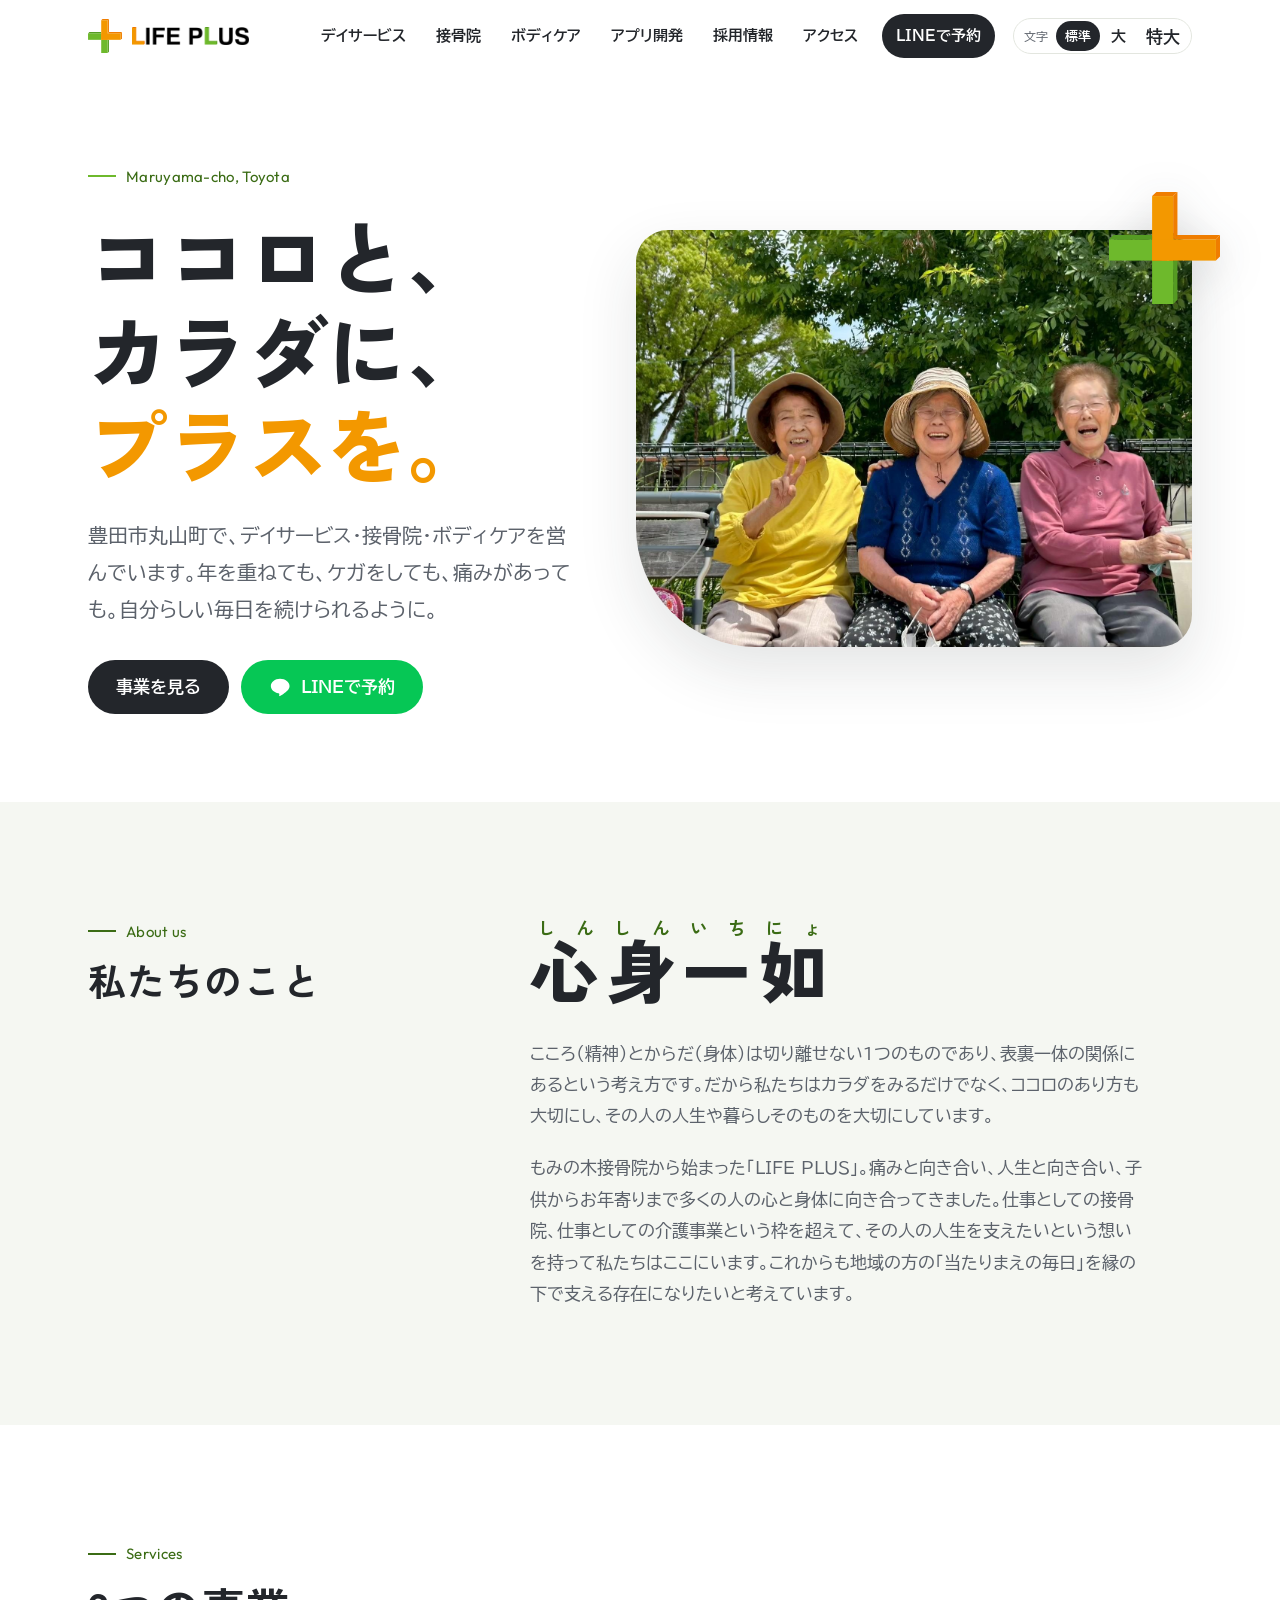
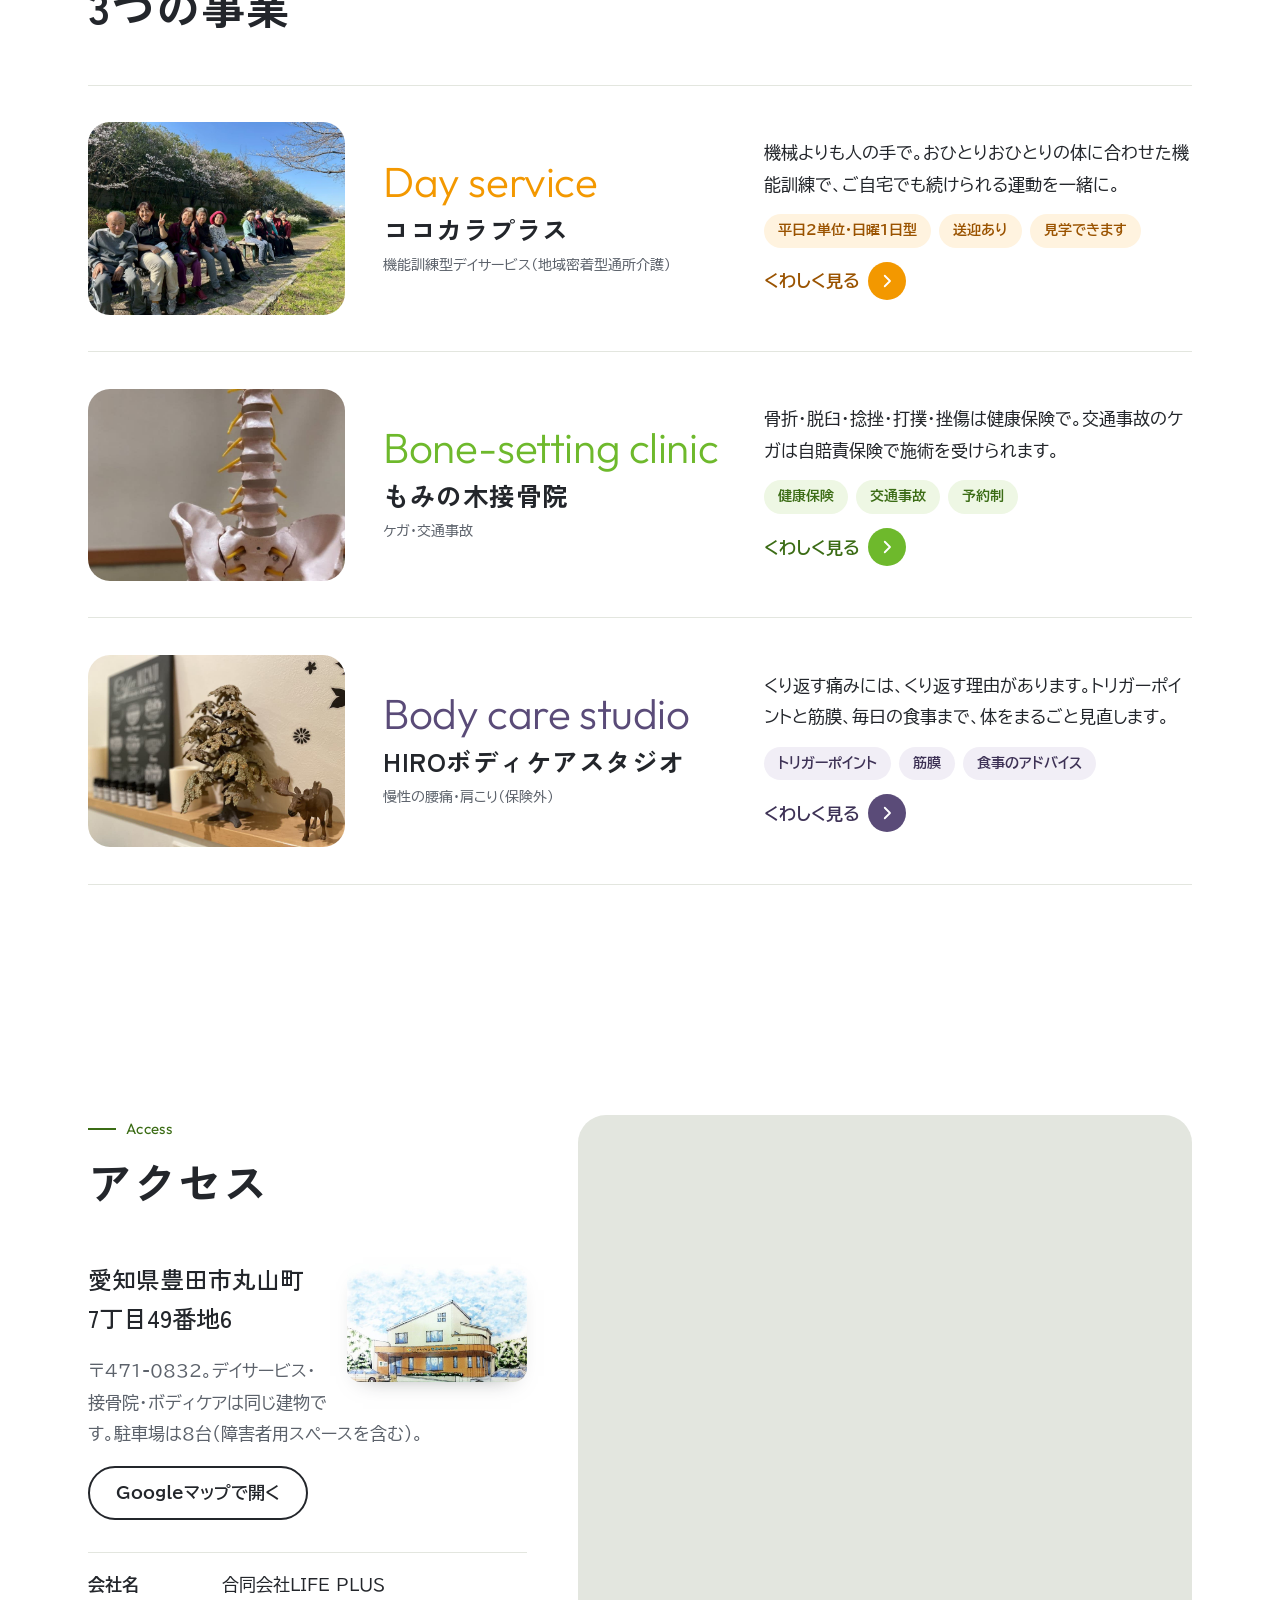
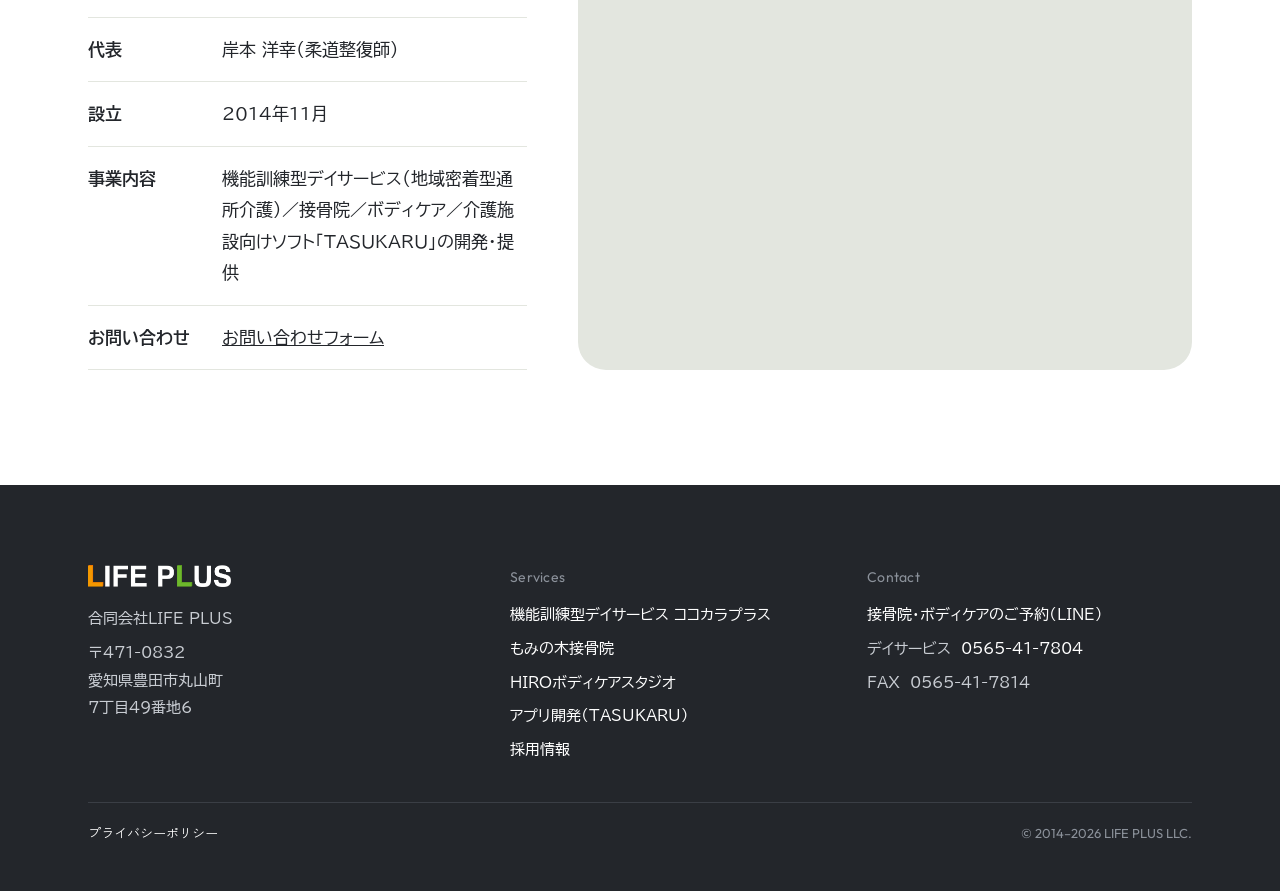
==== docs/index.html @ 15db5c24 "スマホのフッターを左そろえ＋透かしの形に" ====
<!doctype html>
<html lang="ja">
<head>
  <meta charset="utf-8">
  <meta name="viewport" content="width=device-width, initial-scale=1, viewport-fit=cover">
  <title>LIFE PLUS｜豊田市丸山町のデイサービス・接骨院・ボディケア</title>
  <meta name="description" content="豊田市丸山町の合同会社LIFE PLUS。機能訓練型デイサービス ココカラプラス、もみの木接骨院、HIROボディケアスタジオを営み、介護施設向けソフト「TASUKARU」を開発しています。">
  <meta property="og:title" content="LIFE PLUS｜豊田市丸山町のデイサービス・接骨院・ボディケア">
  <meta property="og:description" content="豊田市丸山町の合同会社LIFE PLUS。機能訓練型デイサービス ココカラプラス、もみの木接骨院、HIROボディケアスタジオを営んでいます。">
  <meta property="og:type" content="website">
  <meta property="og:image" content="https://lifeplusllc.com/img/logo.png">
  <meta name="theme-color" content="#ffffff">
  <link rel="icon" href="img/icon-32.png" sizes="32x32">
  <link rel="apple-touch-icon" href="img/icon-180.png">
  <script>
    /* lifeplus-site-v1: LINE の予約（LIFF）から開かれたときは、予約ページへ（リッチメニューの古いリンクのため） */
    (function () {
      var ua = navigator.userAgent || "", q = location.search || "";
      if (/\bLIFF\b/.test(ua) || /liff\.state|liffClientId|liffRedirectUri/.test(q)) location.replace("yoyaku/" + q + location.hash);
    })();
  </script>
  <link rel="preconnect" href="https://fonts.googleapis.com">
  <link rel="preconnect" href="https://fonts.gstatic.com" crossorigin>
  <link rel="stylesheet" href="https://fonts.googleapis.com/css2?family=BIZ+UDPGothic:wght@400;700&family=Outfit:wght@300;400;500&family=Zen+Kaku+Gothic+New:wght@500;700;900&display=swap">
  <link rel="stylesheet" href="site.css?v=20261028fs">
</head>
<body>
<header class="site-top">
  <div class="wrap">
    <a class="logo" href="" aria-label="LIFE PLUS トップへ"><img class="mk" src="img/mark.svg" alt="" width="34" height="34"><img class="wm" src="img/wordmark.png" alt="LIFE PLUS" width="117" height="18"></a>
    <button class="menu-btn" type="button" aria-expanded="false" aria-controls="nav" aria-label="メニューを開く"><span class="hb" aria-hidden="true"><i></i><i></i><i></i></span><span class="mb-lb en" aria-hidden="true">MENU</span></button>
    <nav class="nav" id="nav" aria-label="ページの案内"><a href="dayservice/">デイサービス</a><a href="sekkotsu/">接骨院</a><a href="bodycare/">ボディケア</a><a href="apps/">アプリ開発</a><a href="recruit/">採用情報</a><a href="#access">アクセス</a><a class="rsv" href="https://liff.line.me/2012042545-nlHLpIre/yoyaku/">LINEで予約</a></nav>
    <div class="size" role="group" aria-label="文字の大きさ">
      <span class="size-lb">文字</span>
      <button type="button" data-size="1" aria-pressed="true">標準</button>
      <button type="button" data-size="1.2" aria-pressed="false">大</button>
      <button type="button" data-size="1.4" aria-pressed="false">特大</button>
    </div>
  </div>
</header>
<main class="zoom">
<div class="hero">
  <div class="wrap">
    <div>
      <p class="place en">Maruyama-cho, Toyota</p>
      <h1><!-- lifeplus-catch-v1 --><span>ココロと、</span><span>カラダに、</span><span>プラスを。</span></h1>
      <p class="lead">豊田市丸山町で、デイサービス・接骨院・ボディケアを営んでいます。年を重ねても、ケガをしても、痛みがあっても。自分らしい毎日を続けられるように。</p>
      <div class="btn-row"><a class="btn dark" href="#services">事業を見る</a><a class="btn line" href="https://liff.line.me/2012042545-nlHLpIre/yoyaku/"><svg viewBox="0 0 24 24" aria-hidden="true"><path fill="currentColor" d="M12 3C6.5 3 2 6.6 2 11c0 3.9 3.5 7.2 8.3 7.9.3.1.8.2.9.5.1.3.1.7 0 1l-.1.9c0 .3-.2 1 .9.6 1.1-.5 6-3.5 8.2-6 1.5-1.6 2.2-3.3 2.2-5C22.4 6.6 17.9 3 12 3z"/></svg>LINEで予約</a></div>
    </div>
    <figure class="hero-photo wide"><!-- lifeplus-site-photos-v1 -->
      <!-- lifeplus-hero-v2 --><img data-photo="top_hero" src="img/ph/day-bench.jpg" alt="デイサービスのみなさんが、緑の木の下のベンチで笑っている様子" data-v="lifeplus-top-hero-v3" width="1477" height="1108" fetchpriority="high">
      <img class="mk" src="img/mark.svg" alt="" width="412" height="413">
    </figure>
  </div>
</div>

<section class="news-band" data-news="all" data-max="5" hidden aria-label="お知らせ"><!-- lifeplus-site-cms-v1 -->
  <div class="wrap news-in"><div class="sec-head"><span class="en">News</span><h2>お知らせ</h2></div><ul class="news-list"></ul></div>
</section>

<section class="tint">
  <div class="wrap split">
    <div class="sec-head"><span class="en">About us</span><h2>私たちのこと</h2></div>
    <div>
      <p class="ss-word"><!-- lifeplus-about-v2 --><ruby>心身一如<rt>しんしんいちにょ</rt></ruby></p>
      <p class="muted" style="max-width:36em;margin-bottom:1.2em">こころ（精神）とからだ（身体）は切り離せない1つのものであり、表裏一体の関係にあるという考え方です。だから私たちはカラダをみるだけでなく、ココロのあり方も大切にし、その人の人生や暮らしそのものを大切にしています。</p>
      <p class="muted" style="max-width:36em;margin:0">もみの木接骨院から始まった<span style="white-space:nowrap">「LIFE PLUS」。</span>痛みと向き合い、人生と向き合い、子供からお年寄りまで多くの人の心と身体に向き合ってきました。仕事としての接骨院、仕事としての介護事業という枠を超えて、その人の人生を支えたいという想いを持って私たちはここにいます。これからも地域の方の「当たりまえの毎日」を縁の下で支える存在になりたいと考えています。</p>
    </div>
  </div>
</section>

<section id="services">
  <div class="wrap">
    <div class="sec-head"><span class="en">Services</span><h2>3つの事業</h2></div>
    <a class="svc c-day" href="dayservice/">
      <div class="ph"><!-- lifeplus-day-photo-v1 --><img data-photo="top_day" src="img/ph/day-outing.jpg" alt="桜の下のベンチに、デイサービスのみなさんと職員が並んで座っている様子" width="1477" height="1108" loading="lazy"></div>
      <div class="name"><span class="en">Day service</span><h3>ココカラプラス</h3><span class="kind"><span class="nw">機能訓練型デイサービス</span><span class="nw">（地域密着型通所介護）</span></span></div>
      <div class="body"><p>機械よりも人の手で。おひとりおひとりの体に合わせた機能訓練で、ご自宅でも続けられる運動を一緒に。</p>
        <ul class="tags"><li>平日2単位・日曜1日型</li><li>送迎あり</li><li>見学できます</li></ul><span class="more">くわしく見る</span></div>
    </a>
    <a class="svc c-kotsu" href="sekkotsu/">
      <div class="ph"><img data-photo="top_kotsu" src="img/ph/spine.jpg" alt="背骨と骨盤の模型" width="800" height="600" loading="lazy"></div>
      <div class="name"><span class="en">Bone-setting clinic</span><h3>もみの木接骨院</h3><span class="kind">ケガ・交通事故</span></div>
      <div class="body"><p>骨折・脱臼・捻挫・打撲・挫傷は健康保険で。交通事故のケガは自賠責保険で施術を受けられます。</p>
        <ul class="tags"><li>健康保険</li><li>交通事故</li><li>予約制</li></ul><span class="more">くわしく見る</span></div>
    </a>
    <a class="svc c-body" href="bodycare/">
      <div class="ph"><img data-photo="top_body" src="img/ph/studio.jpg" alt="ボディケアスタジオの棚（アロマのオイルと置物）" width="1024" height="768" loading="lazy"></div>
      <div class="name"><span class="en">Body care studio</span><h3><span class="nw">HIROボディケア</span><span class="nw">スタジオ</span></h3><span class="kind"><span class="nw">慢性の腰痛・肩こり</span><span class="nw">（保険外）</span></span></div>
      <div class="body"><p>くり返す痛みには、くり返す理由があります。トリガーポイントと筋膜、毎日の食事まで、体をまるごと見直します。</p>
        <ul class="tags"><li>トリガーポイント</li><li>筋膜</li><li>食事のアドバイス</li></ul><span class="more">くわしく見る</span></div>
    </a>
  </div>
</section>

<!-- lifeplus-top-trim-v1：タスカル・採用・お問い合わせの段はTOPから外した（メニューから各ページへ） -->
<section id="access">
  <div class="wrap access">
    <div>
      <div class="sec-head"><span class="en">Access</span><h2>アクセス</h2></div>
      <img data-v="lifeplus-bldg-small-v1" class="bldg bldg-sm" src="img/ph/building.jpg" alt="建物の絵（ココカラプラス・もみの木接骨院）" width="640" height="417" loading="lazy"><p class="addr">愛知県豊田市丸山町<br>7丁目49番地6</p>
      <p class="muted">〒471-0832。デイサービス・接骨院・ボディケアは同じ建物です。駐車場は8台（障害者用スペースを含む）。</p>
      <p class="bldg-clear"><a class="btn outline" href="https://www.google.com/maps/search/?api=1&query=%E6%84%9B%E7%9F%A5%E7%9C%8C%E8%B1%8A%E7%94%B0%E5%B8%82%E4%B8%B8%E5%B1%B1%E7%94%BA7-49-6" target="_blank" rel="noopener">Googleマップで開く</a></p>
      <dl class="facts" id="company" style="margin-top:32px">
        <dt>会社名</dt><dd>合同会社LIFE PLUS</dd>
        <dt>代表</dt><dd>岸本 洋幸（柔道整復師）</dd>
        <dt>設立</dt><dd>2014年11月</dd>
        <dt>事業内容</dt><dd>機能訓練型デイサービス（地域密着型通所介護）／接骨院／ボディケア／介護施設向けソフト「TASUKARU」の開発・提供</dd>
        <dt>お問い合わせ</dt><dd><a href="apps/#inquiry">お問い合わせフォーム</a><!-- lifeplus-nomail-v1 --></dd>
      </dl>
    </div>
    <iframe class="map" title="地図：豊田市丸山町7-49-6" src="https://www.google.com/maps?q=%E6%84%9B%E7%9F%A5%E7%9C%8C%E8%B1%8A%E7%94%B0%E5%B8%82%E4%B8%B8%E5%B1%B1%E7%94%BA7-49-6&output=embed" loading="lazy" referrerpolicy="no-referrer-when-downgrade"></iframe>
  </div>
</section>
</main>
<footer class="site-foot zoom"><!-- lifeplus-foot-trim-v1 --><!-- lifeplus-foot-pc-v1 -->
  <div class="wrap">
    <div><img class="wm" src="img/wordmark-w.png" alt="LIFE PLUS" width="143" height="22"><p>合同会社LIFE PLUS</p><p>〒471-0832<br>愛知県豊田市丸山町<br>7丁目49番地6</p></div>
    <div class="foot-pc"><h4>Services</h4><p><a href="dayservice/">機能訓練型デイサービス ココカラプラス</a></p><p><a href="sekkotsu/">もみの木接骨院</a></p><p><a href="bodycare/">HIROボディケアスタジオ</a></p><p><a href="apps/">アプリ開発（TASUKARU）</a></p><p><a href="recruit/">採用情報</a></p></div>
    <div class="foot-pc"><h4>Contact</h4><p><a href="https://liff.line.me/2012042545-nlHLpIre/yoyaku/">接骨院・ボディケアのご予約（LINE）</a></p><p>デイサービス　<a href="tel:0565417804">0565-41-7804</a></p><p>FAX　0565-41-7814</p></div>
    <p class="copy"><!-- lifeplus-apps-v1 --><a href="privacy/">プライバシーポリシー</a><span>© 2014–<span data-year>2026</span> LIFE PLUS LLC.</span></p>
  </div>
</footer>
<script src="config.js?v=20261023f"></script>
<script src="site.js?v=20261028cr"></script>
</body>
</html>
---- docs/site.css ----
/* LIFE PLUS ホームページ  marker: lifeplus-site-v2
   ・色は会社のロゴ（オレンジ×グリーン）から。デイ＝オレンジ／接骨院＝グリーン／ボディケア＝藤墨
   ・見出しは Zen Kaku Gothic New（太く大きく）、本文は BIZ UDPゴシック（読みやすさ優先）、英字は Outfit
   ・飾りはロゴの「＋」だけ。ほかは余白と文字の大きさで見せる */
:root {
  --orange: #f39800;  --orange-ink: #9a5300;  --orange-soft: #fff3df;
  --green:  #6eb92c;  --green-ink:  #3b6c15;  --green-soft:  #eef7e4;
  --plum:   #5a4b78;  --plum-ink:   #3e3256;  --plum-soft:   #f1eef6;
  --ink: #23262b;  --sub: #5c626b;  --line: #e3e6df;  --mist: #f5f7f2;  --paper: #ffffff;
  --line-green: #06c755;
  --head: "Zen Kaku Gothic New", "BIZ UDPGothic", "Hiragino Sans", sans-serif;
  --en: "Outfit", "Zen Kaku Gothic New", sans-serif;
  --gut: clamp(16px, 4vw, 48px);
}
* { box-sizing: border-box; }
html { -webkit-text-size-adjust: 100%; scroll-padding-top: 84px; }
body { margin: 0; background: var(--paper); color: var(--ink);
  font: 400 17px/1.85 "BIZ UDPGothic", "BIZ UDPゴシック", "Hiragino Sans", "Noto Sans JP", system-ui, sans-serif;
  padding-bottom: env(safe-area-inset-bottom); }
img { max-width: 100%; height: auto; display: block; }
a { color: inherit; }
a:focus-visible, button:focus-visible, input:focus-visible, select:focus-visible, textarea:focus-visible,
summary:focus-visible { outline: 3px solid var(--orange); outline-offset: 3px; border-radius: 6px; }
.wrap { max-width: 1200px; margin: 0 auto; padding: 0 var(--gut); }
.zoom { zoom: var(--text-zoom, 1); }
h1, h2, h3 { font-family: var(--head); font-weight: 700; line-height: 1.4; margin: 0; letter-spacing: .02em; }
p { margin: 0 0 1em; }
.en { font-family: var(--en); font-weight: 400; letter-spacing: .02em; }

/* ---------- 上の帯（白・細め） ---------- */
.site-top { position: sticky; top: 0; z-index: 30; background: rgba(255,255,255,.94);
  backdrop-filter: saturate(1.4) blur(10px); -webkit-backdrop-filter: saturate(1.4) blur(10px);
  border-bottom: 1px solid transparent; transition: border-color .2s; }
.site-top.scrolled { border-bottom-color: var(--line); }
.site-top .wrap { display: flex; align-items: center; gap: 18px; min-height: 72px; }
.logo { display: flex; align-items: center; gap: 10px; text-decoration: none; margin-right: auto; }
.logo .mk { width: 34px; height: 34px; }
.logo .wm { height: 18px; width: auto; }
.nav { display: flex; align-items: center; gap: 2px; }
.nav a { text-decoration: none; font-weight: 700; font-size: 15px; padding: 8px 14px; border-radius: 999px; color: var(--ink); }
.nav a:hover { background: var(--mist); }
.nav a[aria-current="page"] { color: var(--ci, var(--orange-ink)); }
.nav a[aria-current="page"]::after { content: ""; display: block; height: 3px; border-radius: 3px; background: var(--c, var(--orange)); margin-top: 2px; }
.nav .rsv { background: var(--ink); color: #fff; margin-left: 8px; }
.nav .rsv:hover { background: #000; }
.size { display: flex; align-items: center; gap: 2px; border: 1px solid var(--line); border-radius: 999px; padding: 2px; }
.size-lb { font-size: 12px; color: var(--sub); padding: 0 6px 0 8px; }
.size button { border: 0; background: transparent; color: var(--ink); border-radius: 999px; padding: 4px 9px; font: inherit;
  font-size: 13px; font-weight: 700; cursor: pointer; min-height: 30px; line-height: 1; }
.size button[data-size="1.2"] { font-size: 15px; }
.size button[data-size="1.4"] { font-size: 17px; }
.size button[aria-pressed="true"] { background: var(--ink); color: #fff; }
.menu-btn { display: none; border: 1px solid var(--line); background: #fff; color: var(--ink); border-radius: 999px;
  font: inherit; font-weight: 700; font-size: 15px; padding: 7px 16px; cursor: pointer; }
@media (max-width: 900px) {
  .menu-btn { display: block; }
  .site-top .wrap { flex-wrap: wrap; gap: 10px; min-height: 64px; padding-top: 8px; padding-bottom: 8px; }
  .nav { display: none; flex-basis: 100%; flex-direction: column; align-items: stretch; padding: 4px 0 10px; }
  .nav.open { display: flex; }
  .nav a { padding: 14px 16px; border-radius: 12px; font-size: 18px; }
  .nav a[aria-current="page"]::after { display: none; }
  .nav a[aria-current="page"] { background: var(--cs, var(--orange-soft)); }
  .nav .rsv { margin: 6px 0 0; text-align: center; }
  .size { order: 3; flex-basis: auto; margin-left: auto; }
}

/* ---------- トップの最初 ---------- */
.hero { position: relative; overflow: hidden; padding: clamp(36px, 7vw, 96px) 0 clamp(40px, 7vw, 88px); }
.hero .wrap { display: grid; grid-template-columns: minmax(0, 1.25fr) minmax(0, .9fr); gap: clamp(24px, 5vw, 72px); align-items: center; }
.hero h1 { font-size: clamp(44px, 7.4vw, 104px); line-height: 1.18; font-weight: 900; letter-spacing: .01em; }
.hero h1 span { display: block; }
.hero h1 span:last-child { color: var(--orange); }
.hero .lead { font-size: clamp(17px, 1.6vw, 20px); color: var(--sub); max-width: 30em; margin: 28px 0 32px; }
.hero .place { font-family: var(--en); color: var(--green-ink); font-size: 15px; margin: 0 0 18px; display: flex; align-items: center; gap: 10px; }
.hero .place::before { content: ""; width: 28px; height: 2px; background: var(--green); }
.hero-art { position: relative; aspect-ratio: 1; }
.hero-art .big { position: absolute; inset: 6% 6% 6% 6%; width: 88%; height: 88%; }
.hero-art .p { position: absolute; width: 14%; aspect-ratio: 1; }
.hero-art .p::before, .hero-art .p::after { content: ""; position: absolute; background: currentColor; border-radius: 2px; }
.hero-art .p::before { left: 36%; top: 0; width: 28%; height: 100%; }
.hero-art .p::after { top: 36%; left: 0; height: 28%; width: 100%; }
.hero-art .p1 { color: var(--green); left: -2%; top: 2%; width: 11%; opacity: .9; }
.hero-art .p2 { color: var(--orange); right: 0; bottom: 2%; width: 9%; }
.hero-art .p3 { color: #d9dccf; left: 6%; bottom: 0; width: 7%; }
@media (prefers-reduced-motion: no-preference) {
  .hero-art .big { animation: drop 900ms cubic-bezier(.2,.8,.2,1.05) both 150ms; }
  .hero-art .p { animation: pop 500ms ease-out both; }
  .hero-art .p1 { animation-delay: 700ms; } .hero-art .p2 { animation-delay: 850ms; } .hero-art .p3 { animation-delay: 1000ms; }
}
@keyframes drop { from { transform: translateY(-14%) rotate(-8deg); opacity: 0; } to { transform: none; opacity: 1; } }
@keyframes pop { from { transform: scale(.2); opacity: 0; } to { transform: none; opacity: 1; } }
@media (max-width: 760px) {
  .hero .wrap { grid-template-columns: 1fr; }
  .hero-art { order: -1; width: 62%; margin: 0 0 0 auto; }
  .hero .lead { margin: 20px 0 24px; }
}

/* ---------- ボタン ---------- */
.btn { display: inline-flex; align-items: center; justify-content: center; gap: 10px; text-decoration: none; font-weight: 700;
  border-radius: 999px; padding: 14px 26px; min-height: 54px; font-size: 17px; border: 2px solid transparent; cursor: pointer;
  font-family: inherit; line-height: 1.3; transition: transform .15s, background .15s; }
.btn:active { transform: translateY(1px); }
.btn svg { width: 22px; height: 22px; flex: none; }
.btn.line { background: var(--line-green); color: #fff; }
.btn.line:hover { background: #05b34c; }
.btn.dark { background: var(--ink); color: #fff; }
.btn.dark:hover { background: #000; }
.btn.solid { background: var(--c, var(--ink)); color: #fff; }
.btn.outline { background: transparent; color: var(--ink); border-color: var(--ink); }
.btn.outline:hover { background: var(--ink); color: #fff; }
.btn .arr { font-family: var(--en); font-weight: 400; }
.btn-row { display: flex; gap: 12px; flex-wrap: wrap; }

/* ---------- 見出しの形（左に英字の小見出し、右に本文） ---------- */
section { padding: clamp(56px, 9vw, 120px) 0; }
.sec-head { display: grid; grid-template-columns: minmax(0, 1fr); gap: 8px; margin-bottom: clamp(28px, 4vw, 48px); }
.sec-head .en { color: var(--c, var(--green-ink)); font-size: 15px; display: flex; align-items: center; gap: 10px; }
.sec-head .en::before { content: ""; width: 28px; height: 2px; background: currentColor; }
.sec-head h2 { font-size: clamp(28px, 3.6vw, 44px); word-break: auto-phrase; }
.split > .sec-head h2 { font-size: clamp(26px, 3vw, 38px); }
.split { display: grid; grid-template-columns: minmax(0, 4fr) minmax(0, 7fr); gap: clamp(24px, 5vw, 80px); align-items: start; }
.split > .sec-head { position: sticky; top: 100px; margin: 0; }
@media (max-width: 860px) { .split { grid-template-columns: 1fr; } .split > .sec-head { position: static; margin-bottom: 24px; } }
.big-text { font-family: var(--head); font-size: clamp(22px, 2.6vw, 32px); line-height: 1.75; font-weight: 500; max-width: 26em; }
.muted { color: var(--sub); }
.small { font-size: 14px; }
.tint { background: var(--mist); }

/* ---------- 3つの事業（トップ） ---------- */
.svc { display: grid; grid-template-columns: minmax(0, 5fr) minmax(0, 7fr); border-top: 1px solid var(--line); text-decoration: none; }
.svc:last-child { border-bottom: 1px solid var(--line); }
.svc .name { padding: clamp(28px, 4vw, 52px) 0; display: flex; flex-direction: column; gap: 6px; }
.svc .name .en { font-size: clamp(30px, 4.4vw, 58px); font-weight: 300; color: var(--c); line-height: 1.1; letter-spacing: -.01em; }
.svc .name h3 { font-size: clamp(20px, 2vw, 26px); }
.svc .name .kind { font-size: 14px; color: var(--sub); }
.svc .body { padding: clamp(28px, 4vw, 52px) 0 clamp(28px, 4vw, 52px) clamp(0px, 3vw, 40px); display: grid; gap: 14px; align-content: center; }
.svc .body p { margin: 0; }
.svc .tags { display: flex; flex-wrap: wrap; gap: 8px; list-style: none; padding: 0; margin: 0; }
.svc .tags li { background: var(--cs); color: var(--ci); border-radius: 999px; padding: 4px 14px; font-size: 14px; font-weight: 700; }
.svc .more { font-weight: 700; color: var(--ci); display: inline-flex; gap: 8px; align-items: center; }
.svc .more::after { content: ""; width: 38px; height: 38px; border-radius: 50%; background: var(--c)
  url("data:image/svg+xml,%3Csvg xmlns='http://www.w3.org/2000/svg' viewBox='0 0 24 24'%3E%3Cpath d='M9 5l7 7-7 7' fill='none' stroke='%23fff' stroke-width='2.4' stroke-linecap='round' stroke-linejoin='round'/%3E%3C/svg%3E") center/18px no-repeat;
  transition: transform .2s; }
.svc:hover .more::after { transform: translateX(4px); }
.svc:hover .name h3 { text-decoration: underline; text-underline-offset: 6px; text-decoration-thickness: 2px; }
.c-day { --c: var(--orange); --ci: var(--orange-ink); --cs: var(--orange-soft); }
.c-kotsu { --c: var(--green); --ci: var(--green-ink); --cs: var(--green-soft); }
.c-body { --c: var(--plum); --ci: var(--plum-ink); --cs: var(--plum-soft); }
@media (max-width: 760px) {
  .svc { grid-template-columns: 1fr; }
  .svc .name { padding-bottom: 0; }
  .svc .body { padding-left: 0; padding-top: 14px; }
}

/* ---------- 予約・問い合わせの2枚 ---------- */
.reach { display: grid; grid-template-columns: repeat(2, minmax(0, 1fr)); gap: 20px; }
.reach > div { background: var(--paper); border-radius: 28px; padding: clamp(24px, 3.4vw, 44px); display: grid; gap: 14px; align-content: start; }
.reach h3 { font-size: clamp(20px, 2vw, 26px); }
.reach .who { display: flex; gap: 8px; flex-wrap: wrap; }
.reach .who span { font-size: 14px; font-weight: 700; border-radius: 999px; padding: 3px 12px; background: var(--cs); color: var(--ci); }
.reach .tel { font-family: var(--en); font-size: clamp(28px, 3.2vw, 40px); font-weight: 500; text-decoration: none; letter-spacing: .02em; line-height: 1.2; }
.reach .fax { font-family: var(--en); color: var(--sub); }
@media (max-width: 760px) { .reach { grid-template-columns: 1fr; } }

/* ---------- 表（事実の並び） ---------- */
.facts { display: grid; grid-template-columns: max-content minmax(0, 1fr); margin: 0; border-top: 1px solid var(--line); }
.facts dt, .facts dd { padding: 16px 0; border-bottom: 1px solid var(--line); margin: 0; }
.facts dt { font-weight: 700; padding-right: 32px; color: var(--ci, var(--ink)); }
@media (max-width: 560px) { .facts { grid-template-columns: 1fr; } .facts dt { border-bottom: 0; padding-bottom: 0; } }

/* ---------- アクセス ---------- */
.access { display: grid; grid-template-columns: minmax(0, 5fr) minmax(0, 7fr); gap: clamp(24px, 4vw, 56px); align-items: stretch; }
.map { width: 100%; height: 100%; min-height: 360px; border: 0; border-radius: 28px; background: var(--line); display: block; }
.addr { font-family: var(--head); font-size: clamp(20px, 2vw, 24px); font-weight: 500; line-height: 1.6; margin-bottom: 18px; }
@media (max-width: 760px) { .access { grid-template-columns: 1fr; } .map { min-height: 300px; } }

/* ---------- 事業ページの最初 ---------- */
.page-head { background: var(--cs); position: relative; overflow: hidden; padding: clamp(40px, 7vw, 96px) 0 clamp(40px, 6vw, 80px); }
.page-head .en { font-size: clamp(16px, 1.4vw, 18px); color: var(--ci); display: flex; align-items: center; gap: 10px; margin: 0 0 14px; }
.page-head .en::before { content: ""; width: 28px; height: 2px; background: currentColor; }
.page-head h1 { font-size: clamp(38px, 6vw, 80px); line-height: 1.2; font-weight: 900; color: var(--ink); }
.page-head h1 small { display: block; font-size: clamp(15px, 1.4vw, 18px); font-weight: 700; color: var(--ci); letter-spacing: .04em; margin-bottom: 10px; }
.page-head .lead { font-size: clamp(17px, 1.6vw, 20px); max-width: 30em; margin: 24px 0 30px; color: var(--ink); }
.page-head .deco { position: absolute; right: -4%; bottom: -18%; width: clamp(200px, 34vw, 460px); aspect-ratio: 1; color: var(--c); opacity: .16; pointer-events: none; }
.page-head .deco::before, .page-head .deco::after { content: ""; position: absolute; background: currentColor; border-radius: 6px; }
.page-head .deco::before { left: 36%; top: 0; width: 28%; height: 100%; }
.page-head .deco::after { top: 36%; left: 0; height: 28%; width: 100%; }
.page-head .wrap { position: relative; }
.strip { display: grid; grid-template-columns: repeat(auto-fit, minmax(200px, 1fr)); gap: 0; background: var(--paper);
  border-radius: 24px; margin-top: 8px; overflow: hidden; }
.strip > div { padding: 18px 22px; border-right: 1px solid var(--line); }
.strip > div:last-child { border-right: 0; }
.strip b { display: block; font-size: 13px; color: var(--ci); margin-bottom: 2px; }
.strip span { font-family: var(--head); font-weight: 700; font-size: 18px; line-height: 1.5; }
@media (max-width: 560px) { .strip { grid-template-columns: 1fr 1fr; } .strip > div { padding: 14px 16px; border-bottom: 1px solid var(--line); } .strip > div:nth-child(2n) { border-right: 0; } .strip span { font-size: 16px; } }

/* ---------- 事業ページの中身 ---------- */
.feature { display: grid; gap: 0; border-top: 1px solid var(--line); }
.feature > div { display: grid; grid-template-columns: minmax(0, 2fr) minmax(0, 3fr); gap: 20px; padding: 24px 0; border-bottom: 1px solid var(--line); }
.feature h3 { font-size: 20px; color: var(--ci); }
.feature p { margin: 0; }
@media (max-width: 560px) { .feature > div { grid-template-columns: 1fr; gap: 6px; } }
.steps { list-style: none; counter-reset: s; padding: 0; margin: 28px 0 0; display: grid; gap: 0; border-top: 1px solid var(--line); }
.steps li { counter-increment: s; display: grid; grid-template-columns: 64px minmax(0, 1fr); gap: 12px; padding: 18px 0; border-bottom: 1px solid var(--line); }
.steps li::before { content: counter(s, decimal-leading-zero); font-family: var(--en); font-weight: 300; font-size: 34px; color: var(--c); line-height: 1.1; }
.steps b { display: block; font-family: var(--head); font-size: 19px; }
.menu { display: grid; gap: 0; border-top: 1px solid var(--line); }
.menu-item { display: grid; grid-template-columns: minmax(0, 1fr) auto; gap: 4px 24px; align-items: baseline; padding: 22px 0; border-bottom: 1px solid var(--line); }
.menu-item h3 { font-size: 21px; }
.menu-item h3 small { font-family: var(--en); font-weight: 400; color: var(--sub); font-size: 15px; margin-left: 8px; }
.menu-item .price { font-family: var(--en); font-size: clamp(24px, 2.6vw, 32px); font-weight: 500; color: var(--ci); white-space: nowrap; }
.menu-item .price small { font-family: inherit; font-size: 14px; color: var(--sub); margin-left: 4px; }
.menu-item p { grid-column: 1 / -1; margin: 0; color: var(--sub); }
.menu-item.main { background: var(--cs); border-radius: 20px; padding: 24px; border-bottom: 0; margin: 14px 0; }
.qa { border-top: 1px solid var(--line); }
.qa details { border-bottom: 1px solid var(--line); }
.qa summary { cursor: pointer; font-family: var(--head); font-weight: 700; font-size: 18px; padding: 20px 52px 20px 0; list-style: none; position: relative; }
.qa summary::-webkit-details-marker { display: none; }
.qa summary::after { content: ""; position: absolute; right: 4px; top: 50%; width: 30px; height: 30px; margin-top: -15px; border-radius: 50%;
  background: var(--cs) url("data:image/svg+xml,%3Csvg xmlns='http://www.w3.org/2000/svg' viewBox='0 0 24 24'%3E%3Cpath d='M12 6v12M6 12h12' stroke='%23333' stroke-width='2.2' stroke-linecap='round'/%3E%3C/svg%3E") center/16px no-repeat; transition: transform .2s; }
.qa details[open] summary::after { transform: rotate(45deg); }
.qa details > div { padding: 0 0 20px; color: var(--ink); }
.qa details > div p { margin: 0; }
.profile { display: grid; grid-template-columns: auto minmax(0, 1fr); gap: 24px; align-items: start; }
.profile .ph { width: 120px; aspect-ratio: 1; border-radius: 50%; background: var(--cs); display: grid; place-items: center;
  font-family: var(--en); font-size: 34px; font-weight: 500; color: var(--ci); }
@media (max-width: 560px) { .profile { grid-template-columns: 1fr; } }
.note { font-size: 15px; color: var(--sub); }

/* 事業ページの下に付いてくる予約・連絡のボタン */
.act-bar { position: sticky; bottom: 0; z-index: 25; padding: 0 0 calc(12px + env(safe-area-inset-bottom)); pointer-events: none; }
.act-bar .wrap { display: flex; justify-content: flex-end; gap: 10px; }
.act-bar .btn { pointer-events: auto; box-shadow: 0 8px 24px rgba(35, 38, 43, .18); }
@media (max-width: 560px) { .act-bar .wrap { justify-content: stretch; } .act-bar .btn { flex: 1 1 0; padding: 12px 10px; font-size: 16px; } }

/* ---------- お問い合わせフォーム ---------- */
.form { display: grid; gap: 18px; max-width: 720px; }
.form label { display: grid; gap: 6px; font-weight: 700; }
.form label small { font-weight: 400; color: var(--sub); font-size: 14px; }
.form input, .form select, .form textarea { font: inherit; font-size: 17px; padding: 13px 16px; border: 1px solid #cfd4c8;
  border-radius: 14px; background: #fff; color: var(--ink); width: 100%; }
.form input:focus, .form select:focus, .form textarea:focus { border-color: var(--ink); outline: none; box-shadow: 0 0 0 3px var(--cs, var(--mist)); }
.form textarea { min-height: 8em; resize: vertical; }
.form .two { display: grid; grid-template-columns: 1fr 1fr; gap: 18px; }
@media (max-width: 560px) { .form .two { grid-template-columns: 1fr; } }
.form .hp { position: absolute; left: -9999px; width: 1px; height: 1px; overflow: hidden; }
.form .msg { border-radius: 14px; padding: 12px 16px; font-weight: 700; }
.form .msg.ok { background: var(--green-soft); color: var(--green-ink); }
.form .msg.ng { background: #fdecea; color: #a5281e; }
.form .btn { justify-self: start; }

/* ---------- 下の帯 ---------- */
.site-foot { background: var(--ink); color: #c9cdd3; padding: clamp(48px, 7vw, 80px) 0 40px; font-size: 15px; }
.site-foot .wrap { display: grid; grid-template-columns: minmax(0, 1.2fr) repeat(2, minmax(0, 1fr)); gap: 32px; }
.site-foot .wm { height: 22px; width: auto; margin-bottom: 18px; }
.site-foot a { color: #fff; text-decoration: none; }
.site-foot a:hover { text-decoration: underline; }
.site-foot p { margin: 0 0 6px; }
.site-foot h4 { font-family: var(--en); font-weight: 400; color: #8b919a; font-size: 14px; margin: 0 0 10px; letter-spacing: .02em; }
.site-foot .copy { grid-column: 1 / -1; border-top: 1px solid #3a3e45; padding-top: 18px; color: #8b919a; font-size: 13px; font-family: var(--en); }
@media (max-width: 760px) { .site-foot .wrap { grid-template-columns: 1fr; } }

/* ---------- スマホの形（lifeplus-site-v3）---------- */
@media (max-width: 900px) {
  /* 文字の大きさは、メニューを開いたときだけ出す（上の帯を1段にする） */
  .site-top .size { display: none; }
  .site-top .nav.open ~ .size { display: flex; order: 4; margin: 0 auto 12px; }
}
@media (max-width: 760px) {
  section { padding: 52px 0; }
  .sec-head { margin-bottom: 22px; }
  .big-text { font-size: 19px; line-height: 1.85; letter-spacing: .01em; }
  /* トップの最初：＋は右上に小さく、見出しを主役に */
  .hero { padding: 20px 0 44px; }
  .hero .wrap { display: block; position: relative; }
  .hero-art { position: absolute; top: -6px; right: calc(var(--gut) * -0.4); width: 44%; max-width: 190px; margin: 0; }
  .hero .place { margin: 18px 0 14px; }
  .hero h1 { font-size: clamp(40px, 12vw, 54px); margin-top: 120px; }
  .hero .lead { font-size: 16px; }
  .hero .btn-row .btn { flex: 1 1 0; padding: 12px 10px; }
  /* 事業ページの最初 */
  .page-head { padding: 32px 0 28px; }
  .page-head .deco { width: 150px; right: -36px; top: -30px; bottom: auto; opacity: .14; }
  .page-head h1 { font-size: clamp(32px, 9.4vw, 44px); }
  .page-head .lead { font-size: 16px; margin: 16px 0 22px; }
  .page-head .btn-row { flex-direction: column; }
  .page-head .btn-row .btn { width: 100%; }
  .strip { margin-top: 24px !important; border-radius: 18px; }
  .strip span { font-size: 15px; }
  /* 3つの事業 */
  .svc .name .en { font-size: 30px; }
  .svc .name { padding-top: 26px; }
  .svc .body { padding-bottom: 26px; gap: 12px; }
  /* 予約・問い合わせ */
  .reach > div { border-radius: 22px; padding: 22px; }
  .reach .tel { font-size: 30px; }
  .reach .btn { width: 100%; }
  /* メニュー（料金）は、名前の下に値段 */
  .menu-item { grid-template-columns: 1fr; gap: 2px; padding: 18px 0; }
  .menu-item h3 { font-size: 19px; }
  .menu-item .price { font-size: 26px; }
  .menu-item.main { padding: 20px; }
  .profile { grid-template-columns: 72px minmax(0, 1fr); gap: 16px; }
  .profile .ph { width: 72px; font-size: 18px; }
  .qa summary { font-size: 17px; padding: 18px 46px 18px 0; }
  .addr { font-size: 19px; }
  .map { min-height: 260px; border-radius: 20px; }
  .site-foot .wrap { gap: 24px; }
}
@media (max-width: 760px) {
  .hero-art { top: 34px; width: 40%; max-width: 170px; }
  .hero h1 { margin-top: 128px; }
  .profile { grid-template-columns: 72px minmax(0, 1fr); column-gap: 16px; row-gap: 0; align-items: center; }
  .profile > div:not(.ph) { display: contents; }
  .profile .ph { grid-row: 1 / span 2; }
  .profile h3 { grid-column: 2; margin: 0; }
  .profile p.muted { grid-column: 2; margin: 2px 0 0 !important; font-size: 14px; }
  .profile p:not(.muted) { grid-column: 1 / -1; margin-top: 20px; }
}
@media (max-width: 760px) { .hero-art .p2 { right: 8%; } }
/* メニューの縦の列を、おすすめの行もほかの行とそろえる（色の帯だけ外へはみ出す） */
.menu-item.main { padding: 24px; margin: 14px -24px; }
@media (max-width: 760px) { .menu-item.main { padding: 20px 12px; margin: 10px -12px; border-radius: 16px; } }
@media (max-width: 560px) { .strip .two { font-size: 13px; letter-spacing: 0; white-space: nowrap; line-height: 1.7; } }
/* 社訓（トップ） */
.motto { text-align: center; padding: clamp(56px, 8vw, 104px) 0; position: relative; }
.motto .label { display: inline-flex; align-items: center; gap: 12px; margin: 0 0 22px; font-family: var(--head); font-weight: 700; letter-spacing: .2em; color: var(--sub); font-size: 14px; }
.motto .label .en { font-family: var(--en); letter-spacing: .08em; color: var(--green-ink); font-weight: 500; }
.motto .label .en::after { content: ""; display: inline-block; width: 1px; height: 12px; background: var(--line); margin-left: 12px; vertical-align: middle; }
.motto .word { font-family: var(--head); font-weight: 700; font-size: clamp(48px, 8vw, 96px); letter-spacing: .18em; line-height: 1.2; margin: 0; padding-left: .18em; color: var(--ink); }
.motto .word rt { font-size: 15px; letter-spacing: .5em; font-weight: 500; color: var(--sub); padding-bottom: 8px; }
.motto .sub { font-family: var(--head); font-size: clamp(17px, 2vw, 22px); margin: 26px 0 0; color: var(--ink); letter-spacing: .06em; }
.motto .sub::before, .motto .sub::after { content: ""; display: inline-block; width: 28px; height: 2px; vertical-align: middle; margin: 0 14px; background: var(--orange); }
.motto .sub::after { background: var(--green); }
@media (max-width: 560px) { .motto .sub::before, .motto .sub::after { width: 16px; margin: 0 8px; } .motto .sub { font-size: 16px; letter-spacing: .02em; } }
.facts dd.hours { display: grid; grid-template-columns: auto auto 1fr; gap: 2px 18px; align-items: baseline; }
.facts dd.hours b { font-weight: 700; }
.facts dd.hours b:nth-of-type(2) ~ span { grid-column: 2 / -1; }
@media (max-width: 560px) {
  .facts dd.hours { grid-template-columns: 1fr; gap: 0; }
  .facts dd.hours b:nth-of-type(2) { margin-top: 10px; }
  .facts dd.hours b:nth-of-type(2) ~ span { grid-column: auto; }
  .motto .sub { font-size: 15px; white-space: nowrap; letter-spacing: 0; }
  .motto .sub::before, .motto .sub::after { display: none; }
  .motto .word { letter-spacing: .12em; padding-left: .12em; }
}

/* ---------- 写真（lifeplus-site-photos-v1）----------
   ・写真は角を大きく丸め、最初の1枚だけ左下を大きくえぐる（ロゴの＋のやわらかさに合わせる） */
.hero-photo { position: relative; margin: 0; }
.hero-photo > img:first-child { width: 100%; aspect-ratio: 1; object-fit: cover; object-position: 58% 50%;
  border-radius: 32px 32px 32px 140px; box-shadow: 0 24px 60px rgba(35, 38, 43, .12); }
.hero-photo .mk { position: absolute; width: 28%; height: auto; left: -8%; bottom: -6%;
  filter: drop-shadow(0 10px 22px rgba(35, 38, 43, .18)); }
@media (prefers-reduced-motion: no-preference) {
  .hero-photo > img:first-child { animation: ph-in 1000ms ease-out both; }
  .hero-photo .mk { animation: drop 900ms cubic-bezier(.2,.8,.2,1.05) both 450ms; }
}
@keyframes ph-in { from { opacity: 0; transform: scale(1.03); } to { opacity: 1; transform: none; } }

.svc { grid-template-columns: minmax(0, 3fr) minmax(0, 4fr) minmax(0, 5fr); column-gap: clamp(20px, 3vw, 44px); align-items: center; }
.svc .ph { margin: clamp(20px, 3vw, 32px) 0; overflow: hidden; border-radius: 22px; aspect-ratio: 4 / 3; background: var(--cs); }
.svc .ph img { width: 100%; height: 100%; object-fit: cover; transition: transform .6s ease; }
.svc:hover .ph img { transform: scale(1.04); }
.svc .body { padding-left: 0; }
.svc .name .en { font-size: clamp(28px, 3.3vw, 44px); }

.bldg { width: 100%; max-width: 440px; border-radius: 20px; margin: 4px 0 22px; }

.photos-band { padding: clamp(28px, 4vw, 52px) 0 0; }
.photos { display: grid; gap: clamp(10px, 1.6vw, 20px); grid-template-columns: minmax(0, 1.5fr) minmax(0, 1fr) minmax(0, 1fr); }
.photos.two { grid-template-columns: minmax(0, 1.5fr) minmax(0, 1fr); }
.photos figure { margin: 0; overflow: hidden; border-radius: 24px; aspect-ratio: 4 / 3; background: var(--mist); }
.photos figure:first-child { border-bottom-left-radius: 96px; }
.photos img { width: 100%; height: 100%; object-fit: cover; }
.photos figure.illust img { object-position: 50% 62%; }
.photos figure + figure { aspect-ratio: auto; }  /* 2枚目からは1枚目の高さにそろえる */
.photos-band + section { padding-top: clamp(48px, 7vw, 96px); }

.fig { margin: 32px 0 0; }
.fig img { width: 100%; max-width: 520px; border-radius: 22px; }
.fig figcaption { font-size: 14px; color: var(--sub); margin-top: 10px; max-width: 36em; }

.portrait { display: block; width: 100%; max-width: 340px; aspect-ratio: 4 / 5; object-fit: cover; object-position: 50% 35%;
  border-radius: 24px 24px 24px 96px; margin-top: 28px; }
.profile .ph { overflow: hidden; }
.profile .ph img { width: 100%; height: 100%; object-fit: cover; }
.profile.has-portrait { grid-template-columns: minmax(0, 1fr); }
.profile.has-portrait .ph { display: none; }

@media (max-width: 860px) { .portrait { display: none; } .profile.has-portrait .ph { display: grid; }
  .profile.has-portrait { grid-template-columns: auto minmax(0, 1fr); } }
@media (max-width: 760px) {
  .hero .wrap { display: flex; flex-direction: column; }
  .hero-photo { order: -1; margin: 4px 0 6px; }
  .hero-photo > img:first-child { aspect-ratio: 4 / 3; border-radius: 22px 22px 22px 76px; }
  .hero-photo .mk { width: 24%; left: auto; right: -3%; bottom: -9%; }
  .hero .place { margin-top: 26px; }
  .hero h1 { margin-top: 0; }
  .svc { grid-template-columns: 1fr; }
  .svc .ph { margin: 26px 0 0; aspect-ratio: 16 / 9; border-radius: 18px; }
  .svc .name { padding-top: 16px; }
  .profile.has-portrait { grid-template-columns: 72px minmax(0, 1fr); }
  .bldg { max-width: none; }
}
@media (max-width: 560px) {
  .photos, .photos.two { grid-template-columns: 1fr 1fr; gap: 10px; }
  .photos figure { border-radius: 16px; }
  .photos figure + figure { aspect-ratio: 4 / 3; }
  .photos figure:first-child { grid-column: 1 / -1; border-bottom-left-radius: 56px; }
  .photos.two figure:nth-child(2) { grid-column: 1 / -1; aspect-ratio: 16 / 9; }
}

/* ---------- 経歴の年表（lifeplus-career-v2）---------- */
.career { display: grid; grid-template-columns: 4.6em minmax(0, 1fr); margin: 0 0 22px; border-top: 1px solid var(--line); }
.career dt, .career dd { margin: 0; padding: 10px 0; border-bottom: 1px solid var(--line); }
.career dt { font-family: var(--en); font-weight: 500; color: var(--ci, var(--ink)); }
@media (max-width: 760px) { .profile .career { grid-column: 1 / -1; margin-top: 20px; } }

/* ---------- トップの集合写真（lifeplus-hero-v2）---------- */
.hero .wrap:has(.hero-photo.wide) { grid-template-columns: minmax(0, 1fr) minmax(0, 1.15fr); }
.hero:has(.hero-photo.wide) h1 { font-size: clamp(44px, 6.2vw, 86px); }
.hero-photo.wide > img:first-child { aspect-ratio: 4 / 3; object-position: 50% 60%; border-radius: 32px 32px 32px 120px; }
.hero-photo.wide .mk { width: 20%; left: auto; right: -5%; top: -9%; bottom: auto; }  /* 空の上に置いて、人に重ねない */
@media (max-width: 760px) {
  .hero .wrap:has(.hero-photo.wide) { display: flex; }
  .hero:has(.hero-photo.wide) h1 { font-size: clamp(40px, 12vw, 54px); }
  .hero-photo.wide > img:first-child { border-radius: 22px 22px 22px 76px; }
  .hero-photo.wide .mk { width: 22%; left: auto; right: -3%; top: auto; bottom: -9%; }
}

/* ---------- アプリ開発・プライバシーポリシー（lifeplus-apps-v1）---------- */
:root { --navy: #2c5a86; --navy-ink: #1f3f60; --navy-soft: #eaf1f8; }
.c-app { --c: var(--navy); --ci: var(--navy-ink); --cs: var(--navy-soft); }
.app-band { background: var(--navy-ink); color: #fff; }
.app-band-in { display: grid; grid-template-columns: minmax(0, 1.3fr) minmax(0, 1fr); gap: clamp(28px, 5vw, 72px); align-items: center; }
.app-band .en { color: #9cc3e6; font-size: 15px; display: flex; align-items: center; gap: 10px; margin: 0 0 14px; }
.app-band .en::before { content: ""; width: 28px; height: 2px; background: currentColor; }
.app-band h2 { font-size: clamp(28px, 3.6vw, 44px); margin-bottom: 20px; }
.app-band p { color: #d6e2ee; max-width: 32em; }
.btn.light { background: #fff; color: var(--navy-ink); margin-top: 8px; }
.btn.light:hover { background: var(--navy-soft); }
.app-card { aspect-ratio: 4 / 3; border-radius: 28px 28px 28px 96px; background: linear-gradient(140deg, #3b74a8, #1b3653);
  display: grid; place-content: center; text-align: center; gap: 4px; box-shadow: 0 24px 60px rgba(0, 0, 0, .25); }
.app-card .en { display: block; margin: 0; font-size: clamp(34px, 4.4vw, 56px); font-weight: 300; letter-spacing: .06em; color: #fff; }
.app-card .en::before { display: none; }
.app-card b { font-family: var(--head); font-size: 20px; letter-spacing: .3em; }
.app-card small { color: #b9d0e6; font-size: 14px; margin-top: 6px; }
.reach { grid-template-columns: repeat(auto-fit, minmax(280px, 1fr)); }
.mail { font-family: var(--en); font-size: clamp(20px, 2.2vw, 26px); font-weight: 500; color: var(--navy-ink); text-decoration: none; word-break: break-all; }
.mail:hover { text-decoration: underline; }
.site-foot .copy { display: flex; flex-wrap: wrap; gap: 8px 24px; justify-content: space-between; }
.policy { max-width: 860px; }
.policy h2 { font-size: 21px; margin: 40px 0 12px; color: var(--navy-ink); }
.policy h2:first-child { margin-top: 0; }
.policy ul { padding-left: 1.3em; margin: 0 0 1em; }
.policy li { margin-bottom: 6px; }
@media (max-width: 760px) {
  .app-band-in { grid-template-columns: 1fr; }
  .app-card { order: -1; aspect-ratio: 16 / 9; border-radius: 22px 22px 22px 64px; }
  .app-band .btn { width: 100%; }
}

/* ---------- Instagram（lifeplus-insta-v1）---------- */
.insta { display: flex; flex-wrap: wrap; align-items: center; gap: 10px 14px; margin-top: 16px; }
.insta-lb { display: inline-flex; align-items: center; gap: 8px; margin: 0 6px 0 0; font-weight: 700; color: var(--ci); }
.insta svg { width: 20px; height: 20px; }
.insta a { display: inline-flex; flex-direction: column; text-decoration: none; background: var(--cs); color: var(--ink);
  border-radius: 16px; padding: 8px 18px; line-height: 1.45; }
.insta a b { font-family: var(--en); font-weight: 500; color: var(--ci); }
.insta a span { font-size: 13px; color: var(--sub); }
.insta a:hover { outline: 2px solid var(--c); }
@media (max-width: 560px) { .insta a { flex: 1 1 100%; } }

/* ---------- タスカルくん（lifeplus-tasukarukun-v1）---------- */
.app-card.ph-card { display: block; position: relative; overflow: hidden; margin: 0; padding: 0; background: #1b3653; }
.app-card.ph-card img { width: 100%; height: 100%; object-fit: cover; object-position: 50% 40%; }
.app-card.ph-card figcaption { position: absolute; left: 0; right: 0; bottom: 0; padding: 40px 24px 18px 96px; text-align: right;
  background: linear-gradient(to top, rgba(15, 30, 48, .82), rgba(15, 30, 48, 0)); color: #fff; }
.app-card.ph-card figcaption .en { display: inline; margin: 0 12px 0 0; font-size: clamp(22px, 2.4vw, 30px); font-weight: 400; letter-spacing: .06em; color: #fff; }
.app-card.ph-card figcaption b { font-family: var(--head); font-size: 16px; letter-spacing: .2em; }
.tsk-note { margin: 14px 0 0; color: var(--sub); font-size: 15px; }
.tsk-note b { color: var(--ci); }
.fig.poster img { max-width: 440px; border-radius: 24px; box-shadow: 0 16px 40px rgba(31, 63, 96, .18); }
/* アメコミ風のキャラクター紹介 */
.comic { position: relative; overflow: hidden; background-color: #ffd23f;
  background-image: radial-gradient(rgba(0, 0, 0, .16) 1.6px, transparent 1.7px); background-size: 14px 14px;
  border-top: 6px solid #111; border-bottom: 6px solid #111; }
.comic-in { display: grid; grid-template-columns: minmax(0, 1.15fr) minmax(0, 1fr); grid-template-areas: "p1 text" "pv p2"; gap: 28px 44px; align-items: start; }
.comic-panel { position: relative; margin: 0; border: 6px solid #111; background: #fff; box-shadow: 10px 10px 0 #111; overflow: visible; }
.comic-panel img { display: block; width: 100%; height: auto; }
.comic-panel.p1 { grid-area: p1; transform: rotate(-2deg); align-self: start; margin-top: 56px; }
.comic-panel.p2 { grid-area: p2; transform: rotate(2.5deg); width: 78%; justify-self: end; }
.comic-text { grid-area: text; }
.comic-panel.pv { grid-area: pv; transform: rotate(1.5deg); align-self: start; }
.comic-panel video { display: block; width: 100%; height: auto; background: #0b3fb8; }
.sfx.s3 { right: -20px; bottom: -22px; transform: rotate(10deg); }
.comic-kicker { display: inline-block; margin: 0 0 10px; padding: 4px 14px; background: #111; color: #ffd23f;
  font-family: "Bangers", var(--en); font-size: 22px; letter-spacing: .08em; transform: rotate(-3deg); }
.comic-name { margin: 0 0 18px; line-height: 1; }
.comic-name .en { display: block; font-family: "Bangers", var(--en); font-weight: 400; font-size: clamp(44px, 5.6vw, 78px); letter-spacing: .03em; white-space: nowrap;
  color: #e8312a; -webkit-text-stroke: 3px #111; paint-order: stroke fill; text-shadow: 6px 6px 0 #111; transform: skew(-6deg) rotate(-3deg); transform-origin: left; }
.comic-name .jp { display: inline-block; margin-top: 14px; font-family: "Dela Gothic One", var(--head); font-weight: 400; font-size: clamp(26px, 3vw, 38px);
  color: #fff; -webkit-text-stroke: 2px #111; paint-order: stroke fill; text-shadow: 4px 4px 0 #111; letter-spacing: .06em; }
.bubble { position: relative; display: inline-block; margin: 6px 0 24px; padding: 14px 22px; background: #fff; border: 4px solid #111; border-radius: 26px;
  font-family: "Dela Gothic One", var(--head); font-size: clamp(17px, 1.8vw, 22px); color: #111; box-shadow: 5px 5px 0 #111; }
.bubble::after { content: ""; position: absolute; left: 34px; bottom: -22px; width: 26px; height: 22px; background: #fff;
  border-left: 4px solid #111; border-bottom: 4px solid #111; transform: skewX(-35deg); }
.comic-prof { display: grid; grid-template-columns: max-content minmax(0, 1fr); margin: 0; background: #fff; border: 4px solid #111; box-shadow: 6px 6px 0 #111; }
.comic-prof dt, .comic-prof dd { margin: 0; padding: 10px 14px; border-bottom: 2px solid #111; }
.comic-prof dt { background: #e8312a; color: #fff; font-weight: 700; border-right: 2px solid #111; }
.comic-prof dt:last-of-type, .comic-prof dd:last-of-type { border-bottom: 0; }
.sfx { position: absolute; z-index: 2; padding: 16px 26px; font-family: "Bangers", var(--en); font-size: clamp(26px, 3vw, 40px); letter-spacing: .04em;
  color: #ffd23f; -webkit-text-stroke: 2px #111; paint-order: stroke fill; text-shadow: 3px 3px 0 #111; background: #e8312a;
  clip-path: polygon(0 18%, 14% 22%, 10% 0, 30% 14%, 46% 0, 56% 16%, 76% 2%, 76% 22%, 100% 20%, 86% 42%, 100% 60%, 82% 66%, 92% 92%, 66% 80%, 52% 100%, 42% 80%, 18% 96%, 20% 72%, 0 70%, 12% 46%); }
.sfx.s1 { right: -18px; top: -26px; transform: rotate(8deg); }
.sfx.s2 { left: -22px; bottom: -24px; transform: rotate(-8deg); }
@media (max-width: 860px) {
  .comic-in { grid-template-columns: 1fr; grid-template-areas: "p1" "text" "pv" "p2"; gap: 34px; }
  .comic-panel.p2 { width: 86%; }
  .comic-panel { border-width: 5px; box-shadow: 7px 7px 0 #111; }
}

/* ---------- 現場から生まれたソフト（lifeplus-story-v1）---------- */
.story-key { font-family: var(--head); font-weight: 700; font-size: clamp(20px, 2.2vw, 26px); line-height: 1.7; color: var(--navy-ink);
  border-left: 5px solid var(--orange); padding: 4px 0 4px 18px; margin: 28px 0; }

/* ---------- お知らせ・採用（lifeplus-site-cms-v1）---------- */
.news-band { padding: clamp(36px, 5vw, 64px) 0; border-bottom: 1px solid var(--line); }
.news-in { display: grid; grid-template-columns: minmax(0, 3fr) minmax(0, 9fr); gap: clamp(16px, 4vw, 56px); align-items: start; }
.news-in .sec-head { margin: 0; }
.news-in .sec-head h2 { font-size: clamp(22px, 2.4vw, 28px); }
.news-list { list-style: none; margin: 0; padding: 0; border-top: 1px solid var(--line); }
.news-list li { display: flex; flex-wrap: wrap; align-items: baseline; gap: 6px 14px; padding: 14px 0; border-bottom: 1px solid var(--line); }
.news-list time { font-family: var(--en); color: var(--sub); font-size: 15px; min-width: 6.5em; }
.news-list .nb { font-size: 12px; font-weight: 700; border-radius: 999px; padding: 1px 10px; background: var(--mist); color: var(--sub); }
.news-list .nb-day { background: var(--orange-soft); color: var(--orange-ink); }
.news-list .nb-sekkotsu { background: var(--green-soft); color: var(--green-ink); }
.news-list .nb-bodycare { background: var(--plum-soft); color: var(--plum-ink); }
.news-list .nt, .news-list details { flex: 1 1 18em; font-weight: 700; }
.news-list summary { cursor: pointer; }
.news-list details p { font-weight: 400; margin: 8px 0 0; color: var(--ink); }
.page-head + .news-band { border-bottom: 0; padding-bottom: 0; }
@media (max-width: 760px) { .news-in { grid-template-columns: 1fr; } }

.recruit-band { background: var(--orange-soft); }
.recruit-in { display: flex; flex-wrap: wrap; align-items: center; justify-content: space-between; gap: 20px 40px; }
.recruit-band .en { font-family: var(--en); color: var(--orange-ink); font-size: 15px; display: flex; align-items: center; gap: 10px; margin: 0 0 10px; }
.recruit-band .en::before { content: ""; width: 28px; height: 2px; background: currentColor; }
.recruit-band h2 { font-size: clamp(26px, 3.2vw, 40px); margin-bottom: 10px; }
.recruit-band p { margin: 0; }
.recruit-band b[data-job-count] { display: inline-block; margin-left: 10px; color: var(--orange-ink); }
@media (max-width: 760px) { .recruit-band .btn { width: 100%; } }

.job-chips { display: flex; flex-wrap: wrap; gap: 8px; margin: 0 0 20px; }
.job-chips button { font: inherit; font-weight: 700; font-size: 15px; border: 2px solid var(--line); background: #fff; border-radius: 999px; padding: 6px 18px; cursor: pointer; }
.job-chips button[aria-pressed="true"] { background: var(--ink); border-color: var(--ink); color: #fff; }
.jobs { display: grid; gap: 22px; }
.job { border: 1px solid var(--line); border-radius: 24px; padding: clamp(20px, 3vw, 36px); background: #fff; border-top: 6px solid var(--c); }
.job-head { display: flex; gap: 8px; flex-wrap: wrap; margin-bottom: 8px; }
.job-biz, .job-emp { font-size: 13px; font-weight: 700; border-radius: 999px; padding: 2px 12px; }
.job-biz { background: var(--cs); color: var(--ci); }
.job-emp { background: var(--mist); color: var(--sub); }
.job h3 { font-size: clamp(22px, 2.4vw, 28px); margin-bottom: 8px; }
.job-sum { color: var(--sub); }
.job .facts { margin: 14px 0 20px; }
.job .btn { justify-self: start; }
/* ---------- Instagram をカラーのマークで（lifeplus-insta-v2）---------- */
.insta { display: block; margin-top: 22px; }
.insta-lb { display: block; margin: 0 0 12px; font-weight: 700; color: var(--ci); }
.insta-cards { display: grid; grid-template-columns: repeat(auto-fit, minmax(260px, 1fr)); gap: 14px; max-width: 760px; }
.insta a.insta-card { display: flex; flex-direction: row; align-items: center; gap: 14px; padding: 14px 18px; border-radius: 20px; background: #fff;
  color: var(--ink); text-decoration: none; position: relative; outline: 0;
  border: 2px solid transparent; background: linear-gradient(#fff, #fff) padding-box, linear-gradient(120deg, #feda75, #fa7e1e, #d62976, #962fbf, #4f5bd5) border-box;
  box-shadow: 0 6px 18px rgba(214, 41, 118, .10); transition: transform .15s, box-shadow .15s; }
.insta a.insta-card:hover { transform: translateY(-2px); box-shadow: 0 10px 26px rgba(214, 41, 118, .18); }
.insta .ig-mark { width: 44px; height: 44px; flex: none; }
.ig-txt { display: flex; flex-direction: column; line-height: 1.4; min-width: 0; }
.ig-txt b { font-family: var(--en); font-weight: 600; font-size: 17px; color: var(--ink); overflow-wrap: anywhere; }
.ig-txt small { font-size: 13px; color: var(--sub); }
.ig-go { margin-left: auto; flex: none; font-size: 14px; font-weight: 700; color: #fff; border-radius: 999px; padding: 6px 14px;
  background: linear-gradient(120deg, #fa7e1e, #d62976 55%, #962fbf); }
.ig-go span { margin-left: 4px; }
.insta a.insta-card .ig-txt b { color: var(--ink); }
.insta a.insta-card .ig-txt small { color: var(--sub); }
.insta a.insta-card .ig-go, .insta a.insta-card .ig-go span { color: #fff; font-size: 14px; }
.btn .ig-mark { width: 22px; height: 22px; }
@media (max-width: 560px) { .insta a.insta-card { flex: initial; } }

/* ---------- 中くらいの幅のメニュー・スマホの写真の列（lifeplus-layout-v1）----------
   ・メニューの文字が2行に折れる幅（だいたい1200より狭い）では、スマホと同じ「メニュー」ボタンにする
   ・写真の列は、スマホでも横に並べる（小さくなってよい） */
.nav a, .size button, .size-lb, .menu-btn { white-space: nowrap; }
@media (max-width: 1200px) {
  .menu-btn { display: block; }
  .site-top .wrap { flex-wrap: wrap; gap: 10px; min-height: 64px; padding-top: 8px; padding-bottom: 8px; }
  .nav { display: none; flex-basis: 100%; flex-direction: column; align-items: stretch; padding: 4px 0 10px; }
  .nav.open { display: flex; }
  .nav a { padding: 14px 16px; border-radius: 12px; font-size: 18px; }
  .nav a[aria-current="page"]::after { display: none; }
  .nav a[aria-current="page"] { background: var(--cs, var(--orange-soft)); }
  .nav .rsv { margin: 6px 0 0; text-align: center; }
  .site-top .size { display: none; }
  .site-top .nav.open ~ .size { display: flex; order: 4; margin: 0 auto 12px; }
}
@media (max-width: 560px) {
  .photos, .photos.two { grid-template-columns: minmax(0, 1.5fr) minmax(0, 1fr); gap: 8px; }
  .photos:not(.two) { grid-template-columns: minmax(0, 1.4fr) minmax(0, 1fr) minmax(0, 1fr); }
  .photos figure { border-radius: 12px; }
  .photos figure:first-child { grid-column: auto; border-bottom-left-radius: 36px; }
  .photos figure + figure, .photos.two figure:nth-child(2) { grid-column: auto; aspect-ratio: auto; }
}

/* ---------- メニュー（lifeplus-nav-v1）----------
   ・ボタンはオレンジ→グリーンの丸。3本線が、開くと × に変わる
   ・開いたメニューは、色の点（オレンジ・グリーンを交互）と矢印のついた札。LINEで予約は緑の大きなボタン */
.menu-btn { border: 0; background: none; padding: 0; border-radius: 999px; cursor: pointer;
  align-items: center; gap: 10px; color: var(--ink); -webkit-tap-highlight-color: transparent; }
.menu-btn .hb { position: relative; width: 46px; height: 46px; border-radius: 50%; flex: none;
  background: linear-gradient(135deg, var(--orange) 0%, #f7b733 38%, #a7cf3c 70%, var(--green) 100%);
  box-shadow: 0 6px 16px -6px rgba(110,185,44,.55), 0 2px 6px -2px rgba(243,152,0,.5);
  transition: transform .25s ease, box-shadow .25s ease; }
.menu-btn:hover .hb { transform: rotate(-8deg) scale(1.04); }
.menu-btn .hb i { position: absolute; left: 13px; width: 20px; height: 2.5px; border-radius: 2px; background: #fff;
  transition: transform .3s cubic-bezier(.6,.05,.3,1), opacity .2s, width .3s; }
.menu-btn .hb i:nth-child(1) { top: 16px; }
.menu-btn .hb i:nth-child(2) { top: 22px; width: 13px; }
.menu-btn .hb i:nth-child(3) { top: 28px; }
.menu-btn.on .hb i:nth-child(1) { transform: translateY(6px) rotate(45deg); }
.menu-btn.on .hb i:nth-child(2) { opacity: 0; transform: translateX(8px); }
.menu-btn.on .hb i:nth-child(3) { transform: translateY(-6px) rotate(-45deg); }
.menu-btn .mb-lb { font-size: 13px; font-weight: 500; letter-spacing: .14em; color: var(--sub); min-width: 3.6em; text-align: right; order: -1; }
.menu-btn.on .mb-lb { color: var(--green-ink); }
@keyframes lpNavIn { from { opacity: 0; transform: translateY(-8px); } to { opacity: 1; transform: none; } }
@media (max-width: 1200px) {
  .menu-btn { display: flex; }
  .nav.open { display: grid; grid-template-columns: repeat(2, minmax(0, 1fr)); gap: 10px;
    margin: 4px 0 12px; padding: 18px 16px 16px; border-radius: 22px; position: relative; overflow: hidden;
    background: linear-gradient(160deg, var(--orange-soft) 0%, #fff 48%, var(--green-soft) 100%);
    box-shadow: 0 18px 40px -24px rgba(35,38,43,.35); animation: lpNavIn .26s ease both; }
  .nav.open::before { content: ""; position: absolute; left: 0; right: 0; top: 0; height: 4px;
    background: linear-gradient(90deg, var(--orange), var(--green)); }
  .nav.open a { display: flex; align-items: center; gap: 12px; background: #fff; border: 1px solid var(--line);
    border-radius: 14px; padding: 15px 16px; font-size: 17px; color: var(--ink); animation: lpNavIn .3s ease both;
    transition: transform .15s, border-color .15s, box-shadow .15s; }
  .nav.open a::before { content: ""; width: 10px; height: 10px; border-radius: 50%; flex: none; background: var(--orange);
    box-shadow: 0 0 0 4px var(--orange-soft); }
  .nav.open a:nth-child(even)::before { background: var(--green); box-shadow: 0 0 0 4px var(--green-soft); }
  .nav.open a:not(.rsv)::after { content: ""; display: block; width: 8px; height: 8px; margin: 0 4px 0 auto; background: none;
    border-top: 2px solid #b9bfb4; border-right: 2px solid #b9bfb4; border-radius: 1px; transform: rotate(45deg); }
  .nav.open a:hover { transform: translateY(-1px); border-color: #cfd6c8; box-shadow: 0 6px 14px -10px rgba(35,38,43,.4); }
  .nav.open a[aria-current="page"] { background: var(--cs, var(--orange-soft)); border-color: transparent; color: var(--ci, var(--orange-ink)); }
  .nav.open a[aria-current="page"]::after { display: block; border-color: currentColor; }
  .nav.open a:nth-child(2) { animation-delay: .03s; } .nav.open a:nth-child(3) { animation-delay: .06s; }
  .nav.open a:nth-child(4) { animation-delay: .09s; } .nav.open a:nth-child(5) { animation-delay: .12s; }
  .nav.open a:nth-child(6) { animation-delay: .15s; } .nav.open a:nth-child(7) { animation-delay: .18s; }
  .nav.open .rsv { grid-column: 1 / -1; justify-content: center; margin: 4px 0 0; border: 0; color: #fff; font-size: 18px;
    padding: 17px 16px; background: linear-gradient(135deg, var(--line-green), #2fb84a);
    box-shadow: 0 10px 22px -12px rgba(6,199,85,.7); }
  .nav.open .rsv::before { display: none; }
  .nav.open .rsv:hover { background: linear-gradient(135deg, #05b54d, #28a842); }
  .site-top .nav.open ~ .size { margin: 0 auto 14px; }
}
@media (max-width: 560px) {
  .nav.open { grid-template-columns: minmax(0, 1fr); gap: 8px; padding: 16px 12px 14px; }
  .nav.open a { padding: 14px 14px; }
  .menu-btn .mb-lb { display: none; }
}
@media (prefers-reduced-motion: reduce) {
  .nav.open, .nav.open a { animation: none; }
  .menu-btn .hb, .menu-btn .hb i { transition: none; }
}

/* ---------- 施術する人の写真（lifeplus-profile-photo-v1）----------
   顔だけでなく、上半身から腰まで入る形に。スマホでも丸い顔写真ではなく大きな写真を出す */
.portrait { aspect-ratio: auto; object-position: 50% 50%; max-width: 400px; }
@media (max-width: 860px) {
  .portrait { display: block; max-width: 520px; margin: 18px 0 0; border-radius: 22px 22px 22px 72px; }
  .profile.has-portrait { grid-template-columns: minmax(0, 1fr); }
  .profile.has-portrait .ph { display: none; }
  .profile.has-portrait h3, .profile.has-portrait p.muted, .profile.has-portrait .career { grid-column: 1 / -1; }
  .profile.has-portrait h3 { margin-top: 4px; }
}

/* ---------- デイの写真の位置・季節の行事（lifeplus-day-seasons-v1）---------- */
.photos img.pos-top { object-position: 50% 30%; }
.seasons { --sp: #e8869c; --sp-s: #fdeef1; --su: #2f9fd0; --su-s: #e7f5fb; --au: var(--orange); --au-s: var(--orange-soft); --wi: #3f8f5a; --wi-s: #e9f5ec; }
.season-grid { display: grid; grid-template-columns: repeat(4, minmax(0, 1fr)); gap: clamp(14px, 2vw, 24px); }
.season { --k: var(--orange); --ks: var(--orange-soft); background: #fff; border: 1px solid var(--line); border-radius: 24px; overflow: hidden;
  display: flex; flex-direction: column; box-shadow: 0 16px 34px -28px rgba(35,38,43,.45); }
.season.s-spring { --k: var(--sp); --ks: var(--sp-s); }
.season.s-summer { --k: var(--su); --ks: var(--su-s); }
.season.s-autumn { --k: var(--au); --ks: var(--au-s); }
.season.s-winter { --k: var(--wi); --ks: var(--wi-s); }
.season-ph { display: grid; grid-template-columns: repeat(2, minmax(0, 1fr)); gap: 4px; background: var(--ks); }
.season-ph figure { margin: 0; overflow: hidden; aspect-ratio: 1; grid-column: span 1; }
.season-ph figure:first-child { grid-column: 1 / -1; aspect-ratio: 4 / 3; }
.season-ph img { width: 100%; height: 100%; object-fit: cover; transition: transform .6s ease; }
.season:hover .season-ph img { transform: scale(1.04); }
.season-ph.empty { display: grid; grid-template-columns: minmax(0, 1fr); place-items: center; aspect-ratio: 4 / 3;
  background: radial-gradient(90% 90% at 30% 20%, #fff 0%, var(--ks) 70%); }
.season-ph.empty span { font-family: var(--head); font-weight: 900; font-size: clamp(64px, 7vw, 96px); line-height: 1; color: var(--k); opacity: .35; }
.season-tx { padding: 18px 20px 22px; position: relative; }
.season-k { position: absolute; top: -22px; left: 18px; width: 44px; height: 44px; border-radius: 50%; display: grid; place-items: center;
  background: var(--k); color: #fff; font-family: var(--head); font-weight: 900; font-size: 20px; box-shadow: 0 0 0 4px #fff; }
.season-tx h3 { font-size: 21px; margin: 16px 0 6px; color: var(--ink); }
.season-tx p { font-size: 15px; line-height: 1.8; color: var(--sub); margin: 0; }
@media (max-width: 1000px) { .season-grid { grid-template-columns: repeat(2, minmax(0, 1fr)); } }
@media (max-width: 420px) {
  .season-grid { gap: 10px; }
  .season { border-radius: 18px; }
  .season-tx { padding: 14px 12px 16px; }
  .season-k { width: 36px; height: 36px; font-size: 16px; top: -18px; left: 12px; }
  .season-tx h3 { font-size: 17px; margin-top: 12px; }
  .season-tx p { font-size: 13px; line-height: 1.7; }
}

/* ---------- トップの「＋」を回す（lifeplus-hero-spin-v1）----------
   開いたすぐに2回転、その後は4.5秒ごとに1回転。落ちてくる動き（drop）とは別の rotate で回す */
@media (prefers-reduced-motion: no-preference) {
  .hero-photo .mk { animation: drop 900ms cubic-bezier(.2,.8,.2,1.05) both 450ms,
      lpSpinIn 1600ms cubic-bezier(.25,.7,.2,1) 450ms both, lpSpin 4.5s ease-in-out 3.5s infinite; }
}
@keyframes lpSpinIn { from { rotate: -720deg; } to { rotate: 0deg; } }
@keyframes lpSpin { 0% { rotate: 0deg; } 24% { rotate: 360deg; } 100% { rotate: 360deg; } }

/* ---------- 日曜の1日型・機能訓練の写真（lifeplus-day-oneday-v1）---------- */
.feature > div > .feat-ph { grid-column: 1 / -1; margin: 6px 0 0; max-width: 440px; border-radius: 22px 22px 22px 72px; overflow: hidden;
  aspect-ratio: 4 / 3; background: var(--mist); }
.feat-ph img { width: 100%; height: 100%; object-fit: cover; object-position: 50% 40%; }
.oneday { background: linear-gradient(180deg, #fff 0%, var(--orange-soft) 100%); }
.oneday-lead { max-width: 40em; margin: 0 0 clamp(24px, 3.5vw, 40px); }
.oneday-grid { display: grid; grid-template-columns: repeat(3, minmax(0, 1fr)); gap: clamp(14px, 2vw, 28px); }
.oneday-item { background: #fff; border-radius: 24px; overflow: hidden; box-shadow: 0 18px 36px -28px rgba(35,38,43,.45); display: flex; flex-direction: column; }
.oneday-item figure { margin: 0; aspect-ratio: 4 / 5; overflow: hidden; background: var(--mist); }
.oneday-item img { width: 100%; height: 100%; object-fit: cover; transition: transform .6s ease; }
.oneday-item:hover img { transform: scale(1.04); }
.oneday-item > div { padding: 18px 20px 22px; }
.oneday-item h3 { font-size: 20px; color: var(--orange-ink); margin: 0 0 6px; }
.oneday-item p { font-size: 15px; line-height: 1.8; color: var(--sub); margin: 0; }
@media (max-width: 760px) {
  .oneday-grid { grid-template-columns: minmax(0, 1fr); gap: 12px; }
  .oneday-item { flex-direction: row; border-radius: 18px; }
  .oneday-item figure { flex: 0 0 40%; aspect-ratio: 3 / 4; }
  .oneday-item > div { padding: 14px 14px 14px; align-self: center; }
  .oneday-item h3 { font-size: 17px; }
  .oneday-item p { font-size: 14px; line-height: 1.7; }
  .feature > div > .feat-ph { max-width: none; border-radius: 18px 18px 18px 56px; }
}

/* ---------- デイの写真を小さめに（lifeplus-day-photo-size-v1）---------- */
.season-ph figure:first-child, .season-ph.empty { aspect-ratio: 16 / 9; }
.oneday-grid { max-width: 960px; }
.oneday-item figure { aspect-ratio: 1; }
.feature > div > .feat-ph { max-width: 320px; }
.oneday .oneday-lead { font-size: 17px; line-height: 1.9; letter-spacing: .01em; }
@media (max-width: 760px) {
  .oneday-item figure { flex: 0 0 32%; aspect-ratio: 1; }
  .feature > div > .feat-ph { max-width: 260px; }
}

/* ---------- デイの写真の大きさ その2（lifeplus-day-photo-size-v2）----------
   季節の行事は 3:2、日曜の1日型はパソコンでも「左に小さな写真・右に文」 */
.season-ph figure:first-child, .season-ph.empty { aspect-ratio: 3 / 2; }
.oneday-grid { grid-template-columns: minmax(0, 1fr); max-width: 900px; gap: 14px; }
.oneday-item { flex-direction: row; align-items: center; }
.oneday-item figure { flex: 0 0 160px; width: 160px; height: 160px; aspect-ratio: auto; margin: 14px 0 14px 14px; border-radius: 16px; }
.oneday-item > div { padding: 16px 24px; }
@media (max-width: 760px) {
  .oneday-item { align-items: flex-start; }
  .oneday-item figure { flex: 0 0 92px; width: 92px; height: 92px; margin: 12px 0 12px 12px; border-radius: 12px; }
  .oneday-item > div { padding: 12px 14px; }
}

/* ---------- 機能訓練の写真を1日型と同じ大きさに（lifeplus-feat-photo-v1）---------- */
.feature > div > .feat-ph { width: 160px; height: 160px; max-width: none; aspect-ratio: auto; border-radius: 16px; margin: 4px 0 0; }
.feat-ph img { object-position: 50% 35%; }
@media (max-width: 760px) {
  .feature > div > .feat-ph { width: 92px; height: 92px; border-radius: 12px; }
}

/* ---------- デイの入ってすぐの2枚を小さく（lifeplus-day-top-photos-v1）---------- */
.photos.two.small { grid-template-columns: repeat(2, minmax(0, 280px)); }
.photos.two.small figure, .photos.two.small figure + figure { aspect-ratio: 1; grid-column: auto; border-radius: 20px; }
.photos.two.small figure:first-child { border-bottom-left-radius: 64px; }
@media (max-width: 560px) {
  .photos.two.small { grid-template-columns: repeat(2, minmax(0, 1fr)); gap: 8px; }
  .photos.two.small figure, .photos.two.small figure + figure { border-radius: 14px; }
  .photos.two.small figure:first-child { border-bottom-left-radius: 40px; }
}

/* ---------- ボディケア：選ばれる理由・推薦・想い・お客様の声（lifeplus-body-profile-v1）---------- */
.reason-list { list-style: none; margin: 0; padding: 0; display: grid; gap: clamp(28px, 4vw, 48px); }
.reason-list > li { display: grid; grid-template-columns: auto minmax(0, 1fr); gap: clamp(16px, 3vw, 40px); align-items: start;
  padding-top: clamp(22px, 3vw, 32px); border-top: 1px solid rgba(90,75,120,.18); }
.reason-list .rn { font-size: clamp(44px, 6vw, 80px); line-height: .9; font-weight: 300; color: transparent;
  -webkit-text-stroke: 1.5px var(--plum); letter-spacing: .02em; }
.reason-list h3 { font-size: clamp(20px, 2.2vw, 26px); color: var(--plum-ink); margin: 4px 0 12px; }
.reason-list p { margin: 0; color: var(--ink); max-width: 46em; }
.rec-list { display: grid; grid-template-columns: repeat(2, minmax(0, 1fr)); gap: clamp(14px, 2vw, 24px); margin-top: 8px; }
.rec { margin: 0; background: #fff; border-radius: 22px; padding: 26px 24px 20px; position: relative; display: flex; flex-direction: column;
  box-shadow: 0 18px 40px -30px rgba(62,50,86,.55); }
.rec::before { content: "\201C"; position: absolute; top: -6px; left: 18px; font-family: Georgia, serif; font-size: 72px; line-height: 1; color: var(--plum); opacity: .25; }
.rec blockquote { margin: 0 0 18px; font-size: 15px; line-height: 1.9; color: var(--ink); }
.rec blockquote p { margin: 0 0 .6em; }
.rec figcaption { margin-top: auto; display: flex; align-items: center; gap: 14px; padding-top: 16px; border-top: 1px dashed rgba(90,75,120,.25); }
.rec figcaption img { width: 64px; height: 64px; border-radius: 50%; object-fit: cover; object-position: 50% 25%; flex: none; box-shadow: 0 0 0 3px var(--plum-soft); }
.rec figcaption small { display: block; font-size: 12px; line-height: 1.6; color: var(--sub); }
.rec figcaption b { display: block; font-family: var(--head); font-size: 18px; color: var(--plum-ink); margin-top: 2px; }
.rec figcaption b i { font-style: normal; font-size: 13px; font-weight: 500; }
.portrait-wrap { position: relative; max-width: 400px; padding-bottom: 70px; }
.portrait-wrap .portrait { margin-top: 28px; }
.portrait-sub { position: absolute; right: -10px; bottom: 0; width: 42%; aspect-ratio: 3 / 4; object-fit: cover; object-position: 50% 30%;
  border-radius: 18px; border: 5px solid #fff; box-shadow: 0 16px 34px -18px rgba(35,38,43,.45); }
.thought { margin-top: 26px; padding: 22px 24px; border-radius: 22px; background: var(--plum-soft); }
.thought h4 { font-family: var(--head); font-size: 18px; color: var(--plum-ink); margin: 0 0 10px; }
.thought p { margin: 0 0 .9em; font-size: 15.5px; line-height: 1.95; }
.thought .more summary { list-style: none; cursor: pointer; display: inline-flex; align-items: center; gap: 8px; font-weight: 700; color: var(--plum-ink);
  font-size: 14px; padding: 6px 14px; border-radius: 999px; background: #fff; margin: 0 0 14px; }
.thought .more summary::-webkit-details-marker { display: none; }
.thought .more summary::after { content: ""; width: 7px; height: 7px; border-right: 2px solid currentColor; border-bottom: 2px solid currentColor; transform: rotate(45deg) translateY(-2px); transition: transform .2s; }
.thought .more[open] summary::after { transform: rotate(-135deg) translateX(-2px); }
.thought .more .m-close, .thought .more[open] .m-open { display: none; }
.thought .more[open] .m-close { display: inline; }
.thought .thought-end { margin: 6px 0 0; font-family: var(--head); font-weight: 700; color: var(--plum-ink); }
.voice-list { display: grid; grid-template-columns: repeat(3, minmax(0, 1fr)); gap: clamp(14px, 2vw, 24px); align-items: stretch; }
.voice { background: #fff; border: 1px solid var(--line); border-radius: 22px; padding: 24px 22px 18px; }
.voice .v-head { font-family: var(--head); font-weight: 700; font-size: 18px; line-height: 1.6; color: var(--plum-ink); margin: 0 0 8px; }
.voice .v-head::before { content: "\201C"; font-family: Georgia, serif; color: var(--plum); opacity: .4; margin-right: 2px; }
.voice .v-who { font-size: 13px; color: var(--sub); margin: 0 0 12px; }
.voice summary { cursor: pointer; font-size: 14px; font-weight: 700; color: var(--plum); list-style: none; }
.voice summary::-webkit-details-marker { display: none; }
.voice summary::after { content: " ＋"; }
.voice details[open] summary::after { content: " －"; }
.voice dl { margin: 12px 0 0; font-size: 14px; line-height: 1.8; }
.voice dt { color: var(--sub); font-size: 13px; margin-top: 10px; }
.voice dt::before { content: "Q. "; color: var(--plum); font-weight: 700; }
.voice dd { margin: 2px 0 0; }
@media (max-width: 860px) {
  .portrait-wrap { max-width: 520px; padding-bottom: 56px; }
  .portrait-wrap .portrait { margin-top: 18px; }
  .rec-list, .voice-list { grid-template-columns: minmax(0, 1fr); }
}
@media (max-width: 560px) {
  .reason-list > li { grid-template-columns: minmax(0, 1fr); gap: 6px; }
  .reason-list .rn { font-size: 44px; }
  .portrait-sub { width: 40%; right: 0; border-width: 4px; }
  .thought { padding: 18px 16px; }
}

/* ---------- ボディケアの入ってすぐの3枚（lifeplus-body-photos-small-v1）----------
   小さな写真を、大きさを変えて段違いに。後ろに紫の枠をずらして重ねる */
.photos-band:has(.photos.small) { overflow-x: clip; }
.photos.small:not(.two) { display: flex; align-items: flex-start; gap: 0; padding-top: 10px; padding-bottom: 46px; position: relative; }
.photos.small:not(.two) figure, .photos.small:not(.two) figure + figure { aspect-ratio: 1; flex: none; grid-column: auto; position: relative; overflow: visible; background: none; }
.photos.small:not(.two) figure img { border-radius: 22px; position: relative; z-index: 1; box-shadow: 0 22px 40px -26px rgba(62,50,86,.6); }
.photos.small:not(.two) figure:nth-child(1) { width: 250px; z-index: 2; }
.photos.small:not(.two) figure:nth-child(1) img { border-bottom-left-radius: 80px; }
.photos.small:not(.two) figure:nth-child(1)::before { content: ""; position: absolute; inset: 16px -16px -16px 16px; border: 2px solid var(--plum); border-radius: 22px 22px 22px 80px; opacity: .35; }
.photos.small:not(.two) figure:nth-child(2) { width: 190px; margin: 70px 0 0 -18px; z-index: 3; }
.photos.small:not(.two) figure:nth-child(2) img { border: 6px solid #fff; border-radius: 50%; }
.photos.small:not(.two) figure:nth-child(3) { width: 210px; margin: 6px 0 0 22px; z-index: 1; }
.photos.small:not(.two) figure:nth-child(3) img { border-top-right-radius: 80px; }
.photos.small:not(.two) figure:nth-child(3)::after { content: ""; position: absolute; width: 64px; height: 64px; right: -20px; bottom: -20px; border-radius: 50%; background: var(--plum-soft); z-index: 0; }
@media (max-width: 560px) {
  .photos.small:not(.two) { padding-bottom: 34px; }
  .photos.small:not(.two) figure:nth-child(1) { width: 40%; }
  .photos.small:not(.two) figure:nth-child(1) img { border-radius: 16px 16px 16px 48px; }
  .photos.small:not(.two) figure:nth-child(1)::before { inset: 10px -10px -10px 10px; border-radius: 16px 16px 16px 48px; }
  .photos.small:not(.two) figure:nth-child(2) { width: 32%; margin: 44px 0 0 -10px; }
  .photos.small:not(.two) figure:nth-child(2) img { border-width: 4px; }
  .photos.small:not(.two) figure:nth-child(3) { width: 29%; margin: 4px 0 0 8px; }
  .photos.small:not(.two) figure:nth-child(3) img { border-radius: 16px 48px 16px 16px; }
  .photos.small:not(.two) figure:nth-child(3)::after { width: 40px; height: 40px; right: -4px; bottom: -12px; }
}

/* ---------- 理由の数字の幅をそろえる（lifeplus-reason-align-v1）---------- */
.reason-list > li { grid-template-columns: clamp(76px, 9vw, 124px) minmax(0, 1fr); }
.reason-list .rn { font-variant-numeric: tabular-nums; }
@media (max-width: 560px) { .reason-list > li { grid-template-columns: minmax(0, 1fr); } }

/* ---------- ボディケアの入ってすぐの3枚：ポラロイド風（lifeplus-body-polaroid-v1）---------- */
.photos-band:has(.photos.polaroid) { overflow-x: clip; }
.photos.polaroid { display: flex; justify-content: flex-start; gap: 0; padding-top: 24px; padding-bottom: 44px; }
.photos.polaroid figure, .photos.polaroid figure + figure { width: 210px; flex: none; aspect-ratio: auto; background: #fff; padding: 10px 10px 38px;
  border-radius: 4px; overflow: visible; position: relative; grid-column: auto; box-shadow: 0 18px 34px -20px rgba(62,50,86,.55);
  transition: transform .35s ease; }
.photos.polaroid figure:first-child { border-radius: 4px; }
.photos.polaroid figure img { aspect-ratio: 1; height: auto; border-radius: 2px; }
.photos.polaroid figure:nth-child(1) { transform: rotate(-5deg); z-index: 1; }
.photos.polaroid figure:nth-child(2) { transform: rotate(3deg) translateY(18px); margin-left: -14px; z-index: 2; }
.photos.polaroid figure:nth-child(3) { transform: rotate(-2deg) translateY(-4px); margin-left: -14px; z-index: 3; }
.photos.polaroid figure:hover { transform: rotate(0deg) translateY(-6px) scale(1.03); z-index: 4; }
.photos.polaroid figure::after { content: attr(data-cap); position: absolute; left: 0; right: 0; bottom: 10px; text-align: center;
  font-family: var(--en); font-size: 13px; letter-spacing: .14em; color: var(--plum-ink); }
@media (max-width: 560px) {
  .photos.polaroid { padding-top: 16px; padding-bottom: 34px; }
  .photos.polaroid figure, .photos.polaroid figure + figure { width: 36%; padding: 6px 6px 26px; }
  .photos.polaroid figure::after { font-size: 10px; bottom: 7px; letter-spacing: .1em; }
}
@media (prefers-reduced-motion: reduce) { .photos.polaroid figure { transition: none; } }

/* ---------- ポラロイドの下地をウッド調の壁に（lifeplus-polaroid-wood-v1）----------
   縦の板張り：板の継ぎ目・板ごとの色むら・細い木目を、グラデーションの重ねで描く */
.photos-band:has(.photos.polaroid) {
  padding: clamp(34px, 5vw, 56px) 0 clamp(14px, 2vw, 24px);
  background-color: #c9a27a;
  background-image:
    linear-gradient(180deg, rgba(255,255,255,.10), rgba(0,0,0,.10)),
    repeating-linear-gradient(90deg, rgba(60,35,15,.30) 0 2px, rgba(255,255,255,.18) 2px 3px, transparent 3px 118px),
    repeating-linear-gradient(90deg, transparent 0 9px, rgba(90,55,25,.07) 9px 11px, transparent 11px 23px, rgba(255,240,220,.06) 23px 26px, transparent 26px 41px),
    repeating-linear-gradient(90deg, transparent 0 37px, rgba(80,45,20,.10) 37px 38px, transparent 38px 61px, rgba(80,45,20,.06) 61px 63px, transparent 63px 97px, rgba(255,235,210,.08) 97px 99px, transparent 99px 118px),
    radial-gradient(ellipse 14px 60px at 30% 40%, rgba(90,55,25,.16), transparent 70%),
    radial-gradient(ellipse 10px 44px at 72% 70%, rgba(90,55,25,.13), transparent 70%),
    repeating-linear-gradient(90deg, #d1a97f 0 118px, #c19669 118px 236px, #d8b38b 236px 354px, #bb8f63 354px 472px, #cca47a 472px 590px, #c49b70 590px 708px, #d3ad84 708px 826px);
  box-shadow: inset 0 10px 18px -12px rgba(40,25,10,.45), inset 0 -10px 18px -12px rgba(40,25,10,.35);
}
.photos.polaroid { justify-content: center; }
.photos.polaroid figure { box-shadow: 0 20px 30px -16px rgba(40,25,10,.55), 0 2px 4px rgba(40,25,10,.15); }
.photos.polaroid figure::before { content: ""; position: absolute; top: -9px; left: 50%; width: 74px; height: 20px; margin-left: -37px; z-index: 2;
  background: rgba(241,238,246,.78); box-shadow: 0 1px 2px rgba(0,0,0,.12); transform: rotate(-3deg); }
.photos.polaroid figure:nth-child(2)::before { transform: rotate(4deg); }
.photos.polaroid figure:nth-child(3)::before { transform: rotate(-1deg); width: 60px; margin-left: -30px; }
@media (max-width: 560px) {
  .photos.polaroid figure::before { top: -6px; width: 44px; height: 13px; margin-left: -22px; }
  .photos.polaroid figure:nth-child(3)::before { width: 38px; margin-left: -19px; }
}

/* ---------- ポラロイドを5枚に（lifeplus-polaroid-more-v1）---------- */
.photos.polaroid { flex-wrap: wrap; row-gap: 26px; }
.photos.polaroid figure:nth-child(4) { transform: rotate(4deg) translateY(10px); margin-left: -14px; z-index: 4; }
.photos.polaroid figure:nth-child(5) { transform: rotate(-3deg) translateY(-2px); margin-left: -14px; z-index: 5; }
.photos.polaroid figure:nth-child(4)::before { transform: rotate(-4deg); }
.photos.polaroid figure:nth-child(5)::before { transform: rotate(2deg); width: 64px; margin-left: -32px; }
.photos.polaroid figure:hover { z-index: 6; }
@media (max-width: 1100px) {
  .photos.polaroid figure, .photos.polaroid figure + figure { width: 190px; }
}
@media (max-width: 560px) {
  .photos.polaroid { row-gap: 18px; }
  .photos.polaroid figure, .photos.polaroid figure + figure { width: 35%; margin-left: -6px; }
  .photos.polaroid figure:nth-child(1), .photos.polaroid figure:nth-child(4) { margin-left: 0; }
}

/* ---------- ポラロイド5枚を横一列に（lifeplus-polaroid-row-v1）---------- */
.photos.polaroid { flex-wrap: nowrap; }
.photos.polaroid figure, .photos.polaroid figure + figure { width: min(210px, 20.6%); }
.photos.polaroid figure + figure { margin-left: -1.4%; }
@media (max-width: 760px) {
  .photos.polaroid figure, .photos.polaroid figure + figure { padding: 5px 5px 22px; }
  .photos.polaroid figure::after { font-size: 9px; bottom: 6px; letter-spacing: .06em; }
  .photos.polaroid figure::before, .photos.polaroid figure:nth-child(3)::before, .photos.polaroid figure:nth-child(5)::before { top: -5px; width: 34px; height: 10px; margin-left: -17px; }
}
@media (max-width: 560px) {
  .photos.polaroid figure:nth-child(1), .photos.polaroid figure:nth-child(4) { margin-left: 0; }
  .photos.polaroid figure:nth-child(4) { margin-left: -1.4%; }
  .photos.polaroid figure, .photos.polaroid figure + figure { padding: 4px 4px 17px; }
  .photos.polaroid figure::after { font-size: 8px; bottom: 4px; letter-spacing: .02em; }
}

/* ---------- 季節の行事の写真を正方形に（lifeplus-season-square-v1）---------- */
.season-ph figure:first-child, .season-ph.empty { aspect-ratio: 1; }

/* ---------- デイサービスもポラロイド風に（lifeplus-day-polaroid-v1）---------- */
.photos.polaroid figure.wide, .photos.polaroid figure.wide + figure { width: min(290px, 28%); }
.photos.polaroid figure.wide img { aspect-ratio: 4 / 3; }
.c-day .photos.polaroid figure::after { color: var(--orange-ink); }
.c-day .photos.polaroid figure::before { background: rgba(255,243,223,.85); }
.photos.polaroid img.pos-top { object-position: 50% 30%; }
/* 木の壁は写真の段だけに（下に Instagram の札がある時も白い地のまま） */
.photos-band:has(.photos.polaroid) { background: none; box-shadow: none; padding: 0 0 clamp(14px, 2vw, 24px); }
.photos.polaroid { position: relative; isolation: isolate; padding-top: clamp(40px, 5vw, 60px); padding-bottom: clamp(44px, 5vw, 64px); }
.photos.polaroid::before { content: ""; position: absolute; top: 0; bottom: 0; left: calc(50% - 50vw); right: calc(50% - 50vw); z-index: -1;
  background-color: #c9a27a;
  background-image:
    linear-gradient(180deg, rgba(255,255,255,.10), rgba(0,0,0,.10)),
    repeating-linear-gradient(90deg, rgba(60,35,15,.30) 0 2px, rgba(255,255,255,.18) 2px 3px, transparent 3px 118px),
    repeating-linear-gradient(90deg, transparent 0 9px, rgba(90,55,25,.07) 9px 11px, transparent 11px 23px, rgba(255,240,220,.06) 23px 26px, transparent 26px 41px),
    repeating-linear-gradient(90deg, transparent 0 37px, rgba(80,45,20,.10) 37px 38px, transparent 38px 61px, rgba(80,45,20,.06) 61px 63px, transparent 63px 97px, rgba(255,235,210,.08) 97px 99px, transparent 99px 118px),
    radial-gradient(ellipse 14px 60px at 30% 40%, rgba(90,55,25,.16), transparent 70%),
    radial-gradient(ellipse 10px 44px at 72% 70%, rgba(90,55,25,.13), transparent 70%),
    repeating-linear-gradient(90deg, #d1a97f 0 118px, #c19669 118px 236px, #d8b38b 236px 354px, #bb8f63 354px 472px, #cca47a 472px 590px, #c49b70 590px 708px, #d3ad84 708px 826px);
  box-shadow: inset 0 10px 18px -12px rgba(40,25,10,.45), inset 0 -10px 18px -12px rgba(40,25,10,.35); }
.c-day .insta { margin-top: clamp(22px, 3vw, 34px); }
@media (max-width: 560px) { .photos.polaroid { padding-top: 30px; padding-bottom: 34px; } }

/* ---------- ココカラプラスのポラロイド5枚（lifeplus-day-polaroid-walk-v1）---------- */
.photos.polaroid:has(figure:nth-child(5)):has(figure.wide) figure { width: min(200px, 18.6%); }
.photos.polaroid:has(figure:nth-child(5)):has(figure.wide) figure.wide { width: min(280px, 25.6%); }

/* ---------- スマホでは見出しの途中で改行しない（lifeplus-heading-nobr-v1）---------- */
@media (max-width: 860px) {
  .sec-head h2 br { display: none; }
  .reasons .sec-head h2 br, .sec-head h2 br:has(+ small) { display: inline; }
}

/* ---------- 接骨院もポラロイド風に（lifeplus-kotsu-polaroid-v1）---------- */
.photos.polaroid:not(:has(figure:nth-child(3))) figure { width: min(250px, 40%); }
.c-kotsu .photos.polaroid figure::after { color: var(--green-ink); }
.c-kotsu .photos.polaroid figure::before { background: rgba(238,247,228,.88); }

/* ---------- 小さな写真＋説明文の札（lifeplus-kotsu-fig-v1）---------- */
.fig.fig-mini { display: flex; align-items: center; gap: 18px; max-width: 560px; margin-top: 28px; padding: 14px 20px 14px 14px;
  background: var(--cs, var(--green-soft)); border-radius: 22px 22px 22px 8px; }
.fig.fig-mini img { width: 128px; height: 128px; flex: none; object-fit: cover; border-radius: 16px; box-shadow: 0 10px 22px -14px rgba(35,38,43,.55); }
.fig.fig-mini figcaption { margin: 0; font-size: 14px; line-height: 1.8; color: var(--ci, var(--green-ink)); }
@media (max-width: 560px) {
  .fig.fig-mini { gap: 14px; padding: 12px 14px 12px 12px; }
  .fig.fig-mini img { width: 92px; height: 92px; border-radius: 12px; }
  .fig.fig-mini figcaption { font-size: 13px; }
}

/* ---------- スマホの「3つの事業」を短い札に（lifeplus-svc-compact-v1）---------- */
.svc .nw { display: inline-block; }
@media (max-width: 860px) {
  .svc, .svc:last-child { border: 0; display: grid; grid-template-columns: 84px minmax(0, 1fr) 36px; grid-template-areas: "ph name go";
    align-items: center; gap: 12px; background: var(--cs); border-radius: 22px; padding: 12px 12px 12px 12px; margin: 0 0 12px; }
  .svc .ph { grid-area: ph; margin: 0; width: 84px; height: 84px; aspect-ratio: 1; border-radius: 16px; }
  .svc .name { grid-area: name; padding: 0; gap: 2px; }
  .svc .name .en { font-size: 13px; letter-spacing: .03em; }
  .svc .name h3 { font-size: 17px; letter-spacing: 0; word-break: keep-all; overflow-wrap: anywhere; }
  .svc .name .kind { font-size: 12px; line-height: 1.5; }
  .svc .body { grid-area: go; padding: 0; }
  .svc .body p, .svc .body .tags { display: none; }
  .svc .more { font-size: 0; gap: 0; }
  .svc .more::after { width: 34px; height: 34px; }
}

/* ---------- アクセスの建物の絵を小さく、住所の右へ（lifeplus-bldg-small-v1）---------- */
.bldg.bldg-sm { float: right; width: 180px; max-width: 42%; margin: 4px 0 14px 18px; border-radius: 14px; box-shadow: 0 10px 22px -16px rgba(35,38,43,.5); }
.access .bldg-clear { clear: both; }
@media (max-width: 860px) { .bldg.bldg-sm { width: 120px; max-width: 38%; margin: 2px 0 10px 14px; border-radius: 12px; } }

/* ---------- 私たちのこと：心身一如（lifeplus-about-v2）---------- */
.ss-word { font-family: var(--head); font-weight: 900; font-size: clamp(40px, 5.4vw, 68px); line-height: 1.5; letter-spacing: .12em; margin: 0 0 18px; color: var(--ink); }
.ss-word ruby rt { font-size: .26em; font-weight: 700; letter-spacing: .3em; color: var(--green-ink); }

/* ---------- フッターを会社情報だけに（lifeplus-foot-trim-v1）---------- */
.site-foot .wrap { grid-template-columns: minmax(0, 1fr); }

/* ---------- フッターの Services・Contact はパソコンだけ（lifeplus-foot-pc-v1）---------- */
.site-foot .wrap { grid-template-columns: minmax(0, 1.2fr) repeat(2, minmax(0, 1fr)); }
@media (max-width: 760px) {
  .site-foot .wrap { grid-template-columns: minmax(0, 1fr); }
  .site-foot .foot-pc { display: none; }
}

/* ---------- スマホのフッター：左そろえ＋＋の透かし（lifeplus-foot-sp-v1）---------- */
@media (max-width: 760px) {
  .site-foot { position: relative; padding-top: 48px; overflow: hidden; }
  .site-foot::after { content: ""; position: absolute; right: -60px; top: -40px; width: 220px; height: 220px; opacity: .10;
    background: url(img/mark.svg) center / contain no-repeat; pointer-events: none; }
  .site-foot .wrap { position: relative; z-index: 1; }
  .site-foot .wm { height: 24px; margin: 0 0 18px; }
  .site-foot .wrap > div:first-child p:first-of-type { font-family: var(--head); font-weight: 700; color: #fff; font-size: 15px; margin: 0 0 6px; }
  .site-foot .wrap > div:first-child p:nth-of-type(2) { font-size: 13px; color: #9aa0a8; line-height: 1.7; margin: 0; padding-left: 12px; border-left: 2px solid var(--green); }
  .site-foot .copy { display: flex; justify-content: space-between; align-items: center; margin-top: 6px; padding-top: 18px; }
  .site-foot .copy a { font-size: 12px; color: #cfd3d8; }
  .site-foot .copy > span { font-size: 11px; }
}
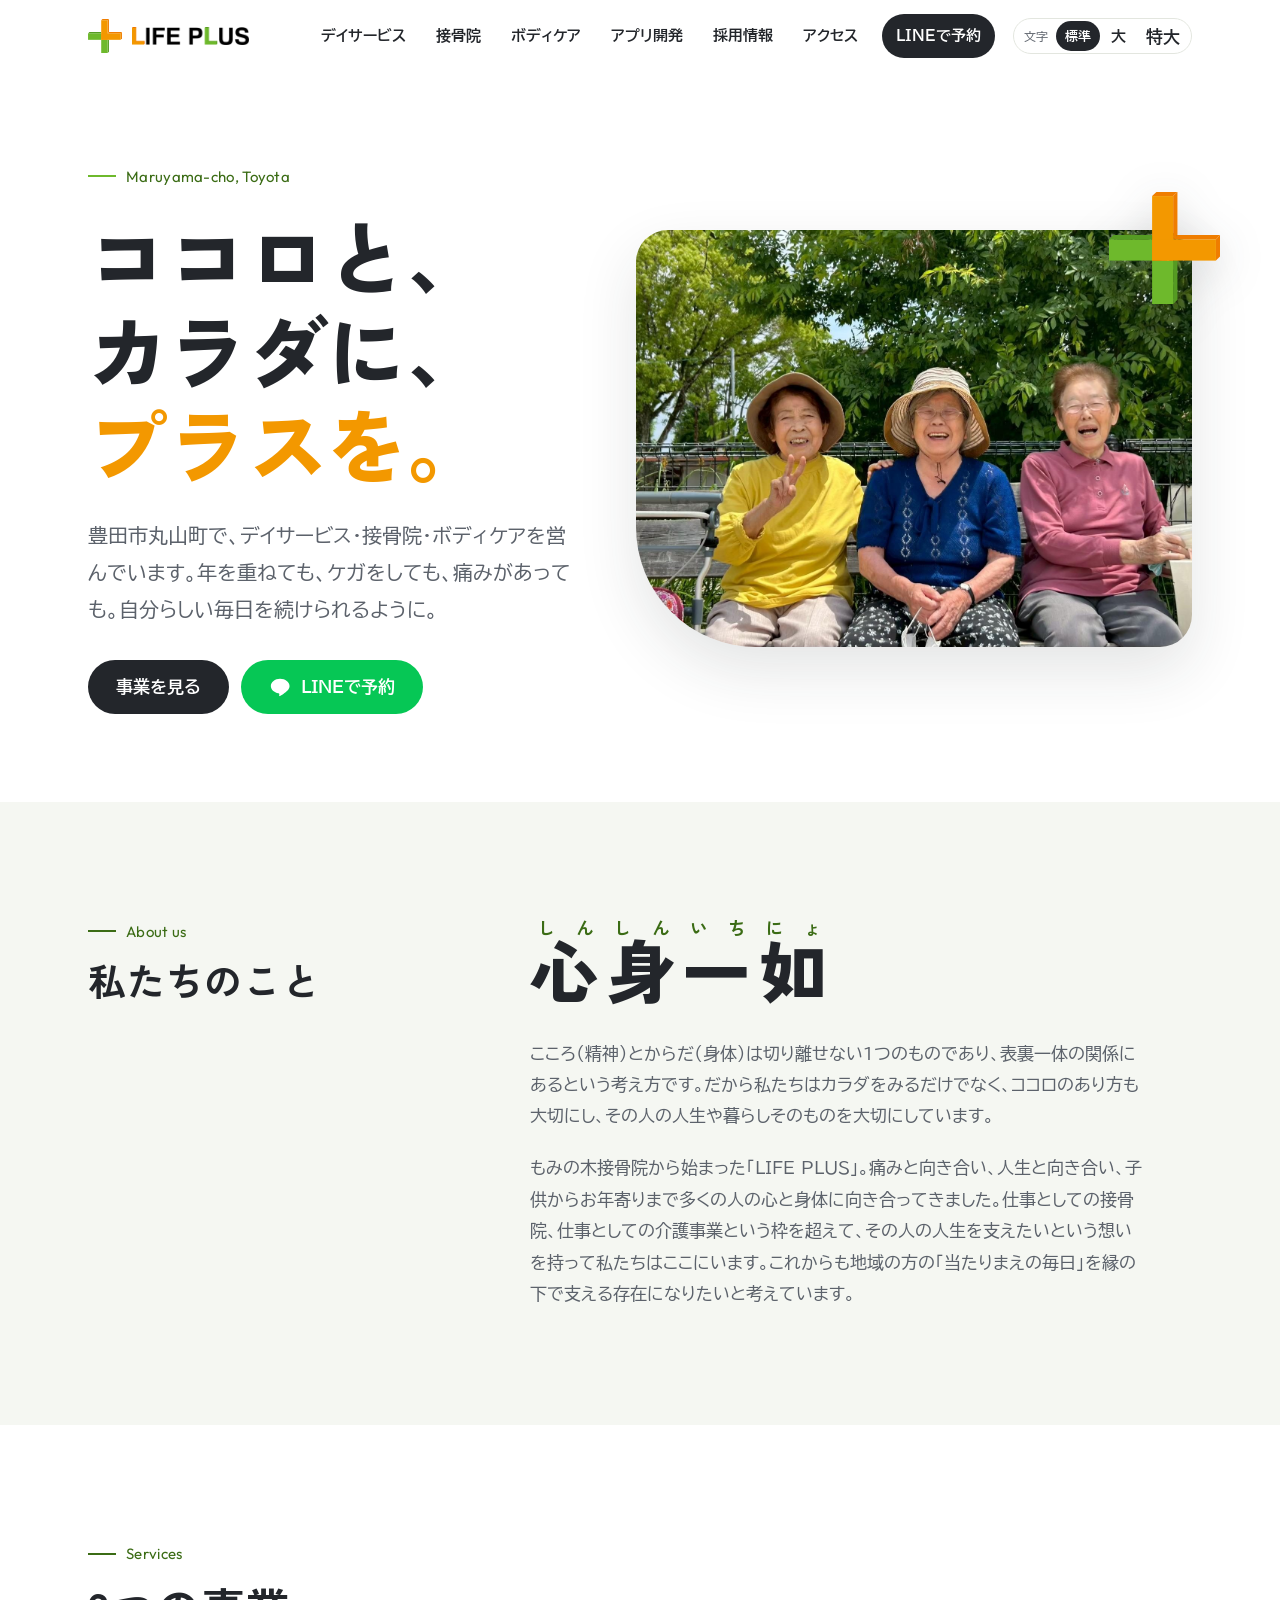
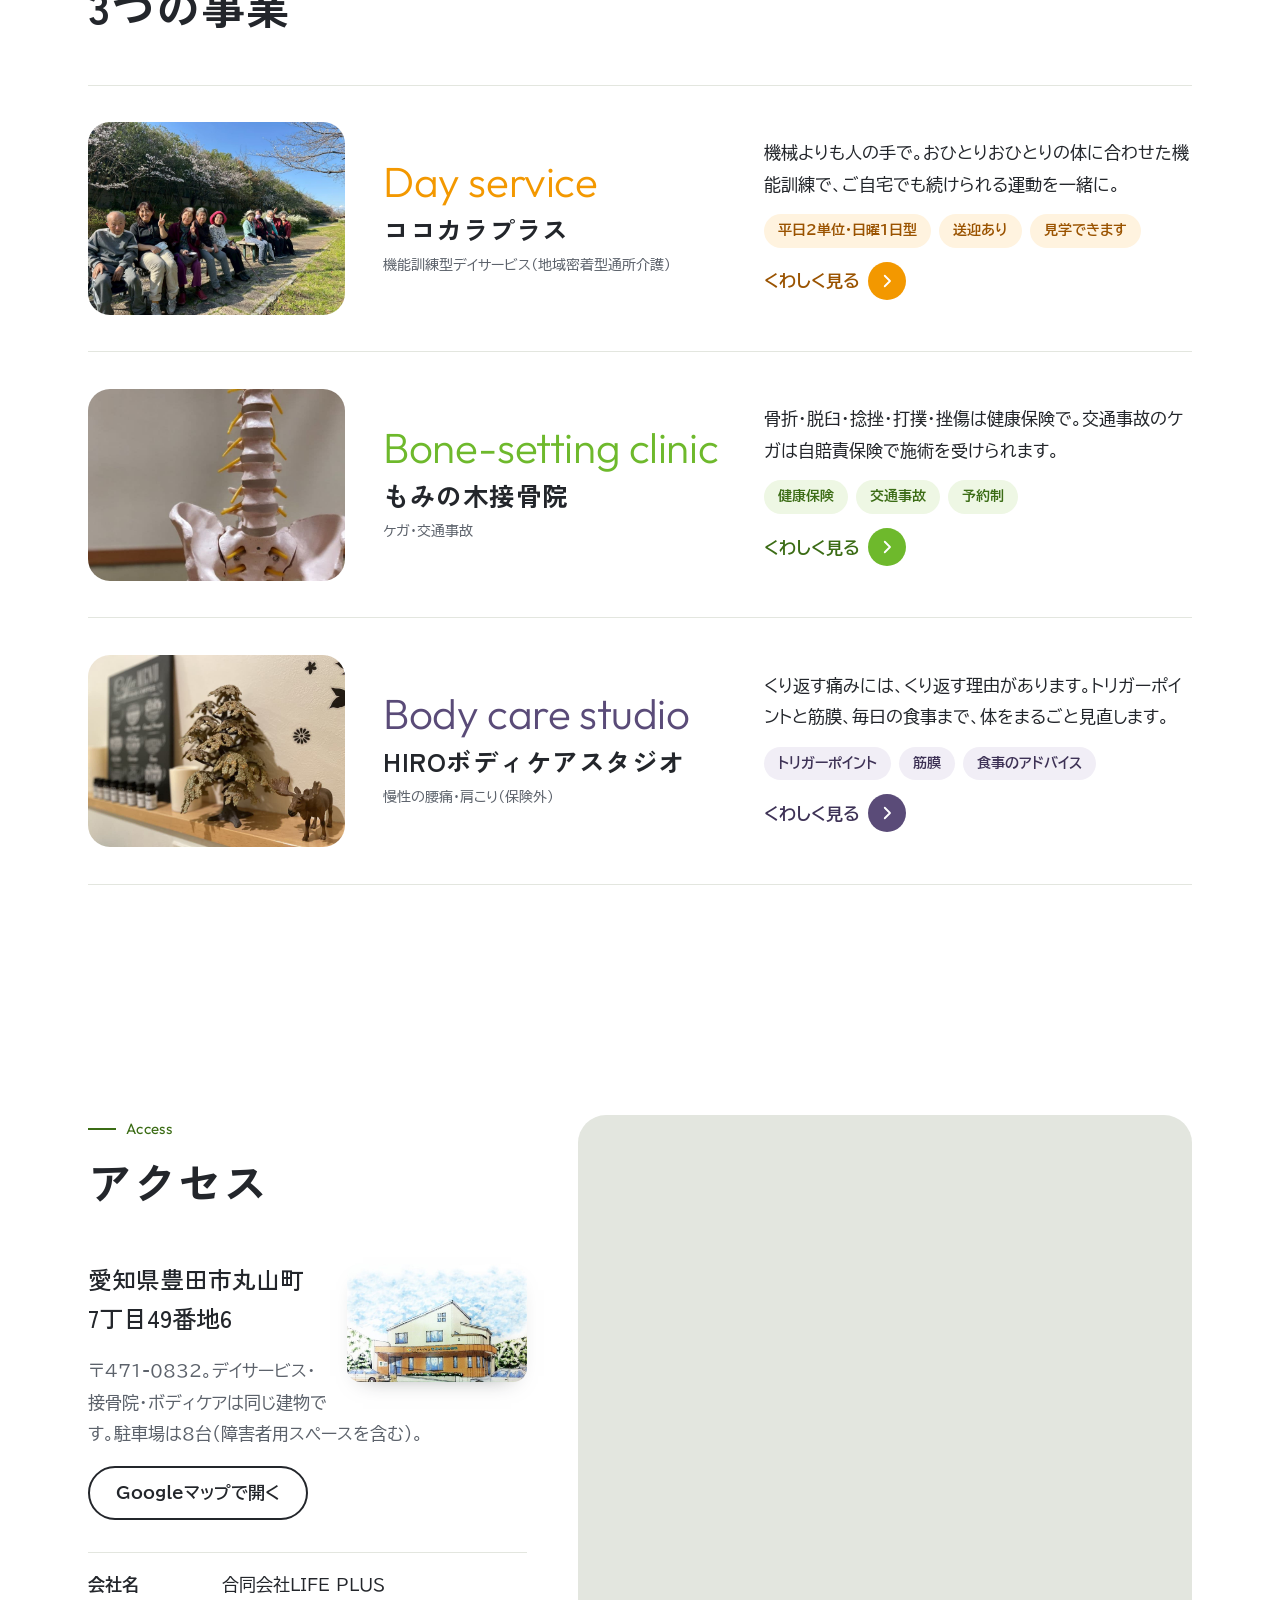
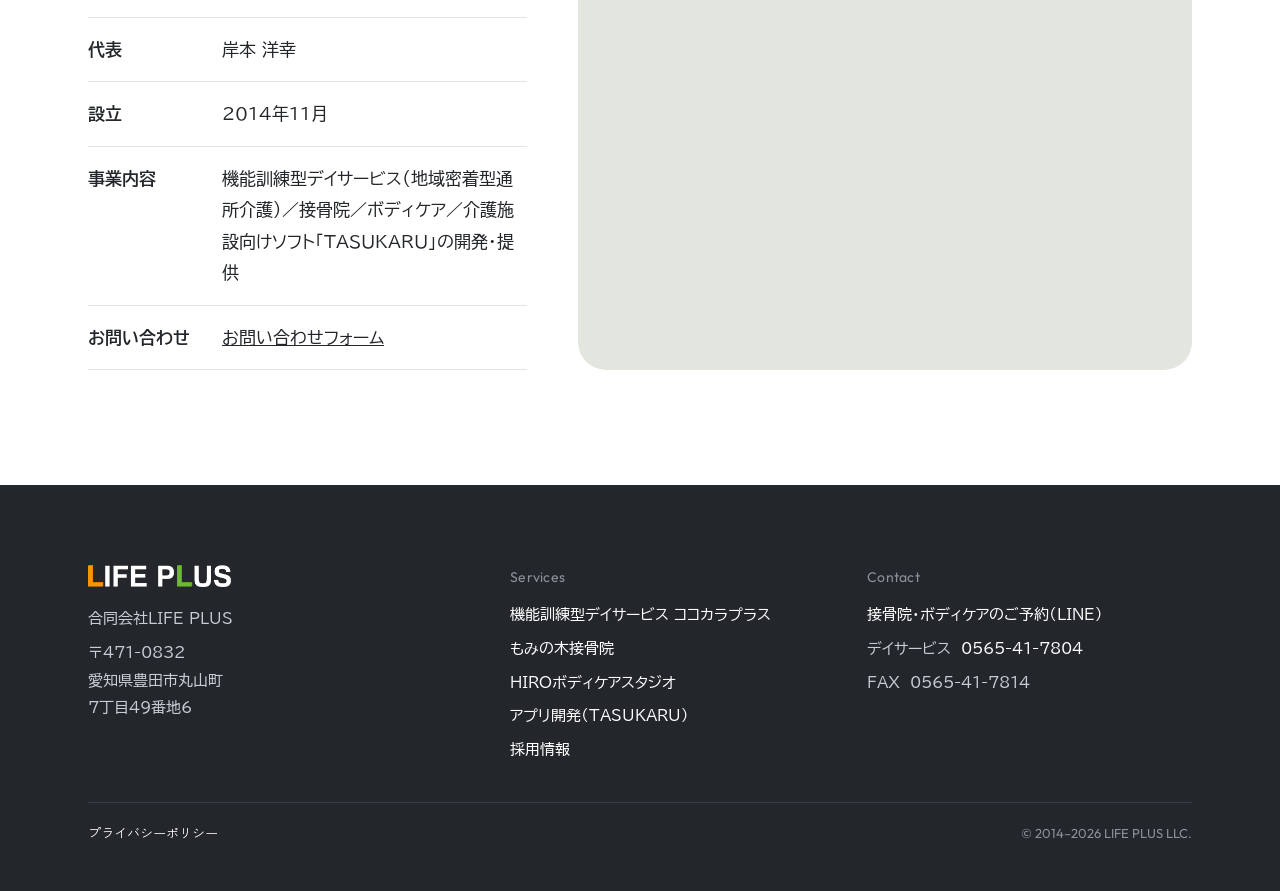
==== commit 3530942b: "会社概要の代表から（柔道整復師）を外す" ====
--- a/docs/index.html
+++ b/docs/index.html
@@ -22,7 +22,7 @@
   <link rel="preconnect" href="https://fonts.googleapis.com">
   <link rel="preconnect" href="https://fonts.gstatic.com" crossorigin>
   <link rel="stylesheet" href="https://fonts.googleapis.com/css2?family=BIZ+UDPGothic:wght@400;700&family=Outfit:wght@300;400;500&family=Zen+Kaku+Gothic+New:wght@500;700;900&display=swap">
-  <link rel="stylesheet" href="site.css?v=20261028fs">
+  <link rel="stylesheet" href="site.css?v=20261028sa">
 </head>
 <body>
 <header class="site-top">
@@ -103,7 +103,7 @@
       <p class="bldg-clear"><a class="btn outline" href="https://www.google.com/maps/search/?api=1&query=%E6%84%9B%E7%9F%A5%E7%9C%8C%E8%B1%8A%E7%94%B0%E5%B8%82%E4%B8%B8%E5%B1%B1%E7%94%BA7-49-6" target="_blank" rel="noopener">Googleマップで開く</a></p>
       <dl class="facts" id="company" style="margin-top:32px">
         <dt>会社名</dt><dd>合同会社LIFE PLUS</dd>
-        <dt>代表</dt><dd>岸本 洋幸（柔道整復師）</dd>
+        <dt>代表</dt><dd>岸本 洋幸<!-- lifeplus-rep-v1 --></dd>
         <dt>設立</dt><dd>2014年11月</dd>
         <dt>事業内容</dt><dd>機能訓練型デイサービス（地域密着型通所介護）／接骨院／ボディケア／介護施設向けソフト「TASUKARU」の開発・提供</dd>
         <dt>お問い合わせ</dt><dd><a href="apps/#inquiry">お問い合わせフォーム</a><!-- lifeplus-nomail-v1 --></dd>
--- a/docs/site.css
+++ b/docs/site.css
@@ -1058,3 +1058,21 @@
   .site-foot .copy a { font-size: 12px; color: #cfd3d8; }
   .site-foot .copy > span { font-size: 11px; }
 }
+
+/* ---------- 上の札（スマホは横並びの白い札）・1行の文・フッターの＋（lifeplus-strip-a-v1）---------- */
+.big-text.one-line { white-space: nowrap; font-size: min(28px, 2.1vw); max-width: none; letter-spacing: 0; }
+@media (max-width: 860px) { .big-text.one-line { font-size: min(26px, calc((100vw - 40px) / 22.5)); } }
+@media (max-width: 560px) {
+  .strip { display: block !important; background: #fff; border-radius: 22px; padding: 6px 18px; box-shadow: 0 16px 34px -26px rgba(35,38,43,.5); }
+  .strip > div, .strip > div:nth-child(2n) { display: grid; grid-template-columns: 5.8em minmax(0, 1fr); align-items: center; gap: 10px;
+    padding: 15px 0; border: 0; border-bottom: 1px dashed var(--line); }
+  .strip > div:last-child { border-bottom: 0; }
+  .strip b { display: flex; align-items: center; gap: 8px; margin: 0; font-size: 12px; letter-spacing: .06em; }
+  .strip b::before { content: ""; width: 8px; height: 8px; border-radius: 50%; background: var(--c); box-shadow: 0 0 0 4px var(--cs); flex: none; }
+  .strip span { font-size: 16px; line-height: 1.55; }
+  .strip .two { white-space: normal; font-size: 14px; letter-spacing: 0; line-height: 1.65; }
+  .strip span { overflow-wrap: anywhere; }
+}
+@media (max-width: 760px) {
+  .site-foot::after { width: 340px; height: 340px; right: -120px; top: 50%; margin-top: -170px; opacity: .09; }
+}
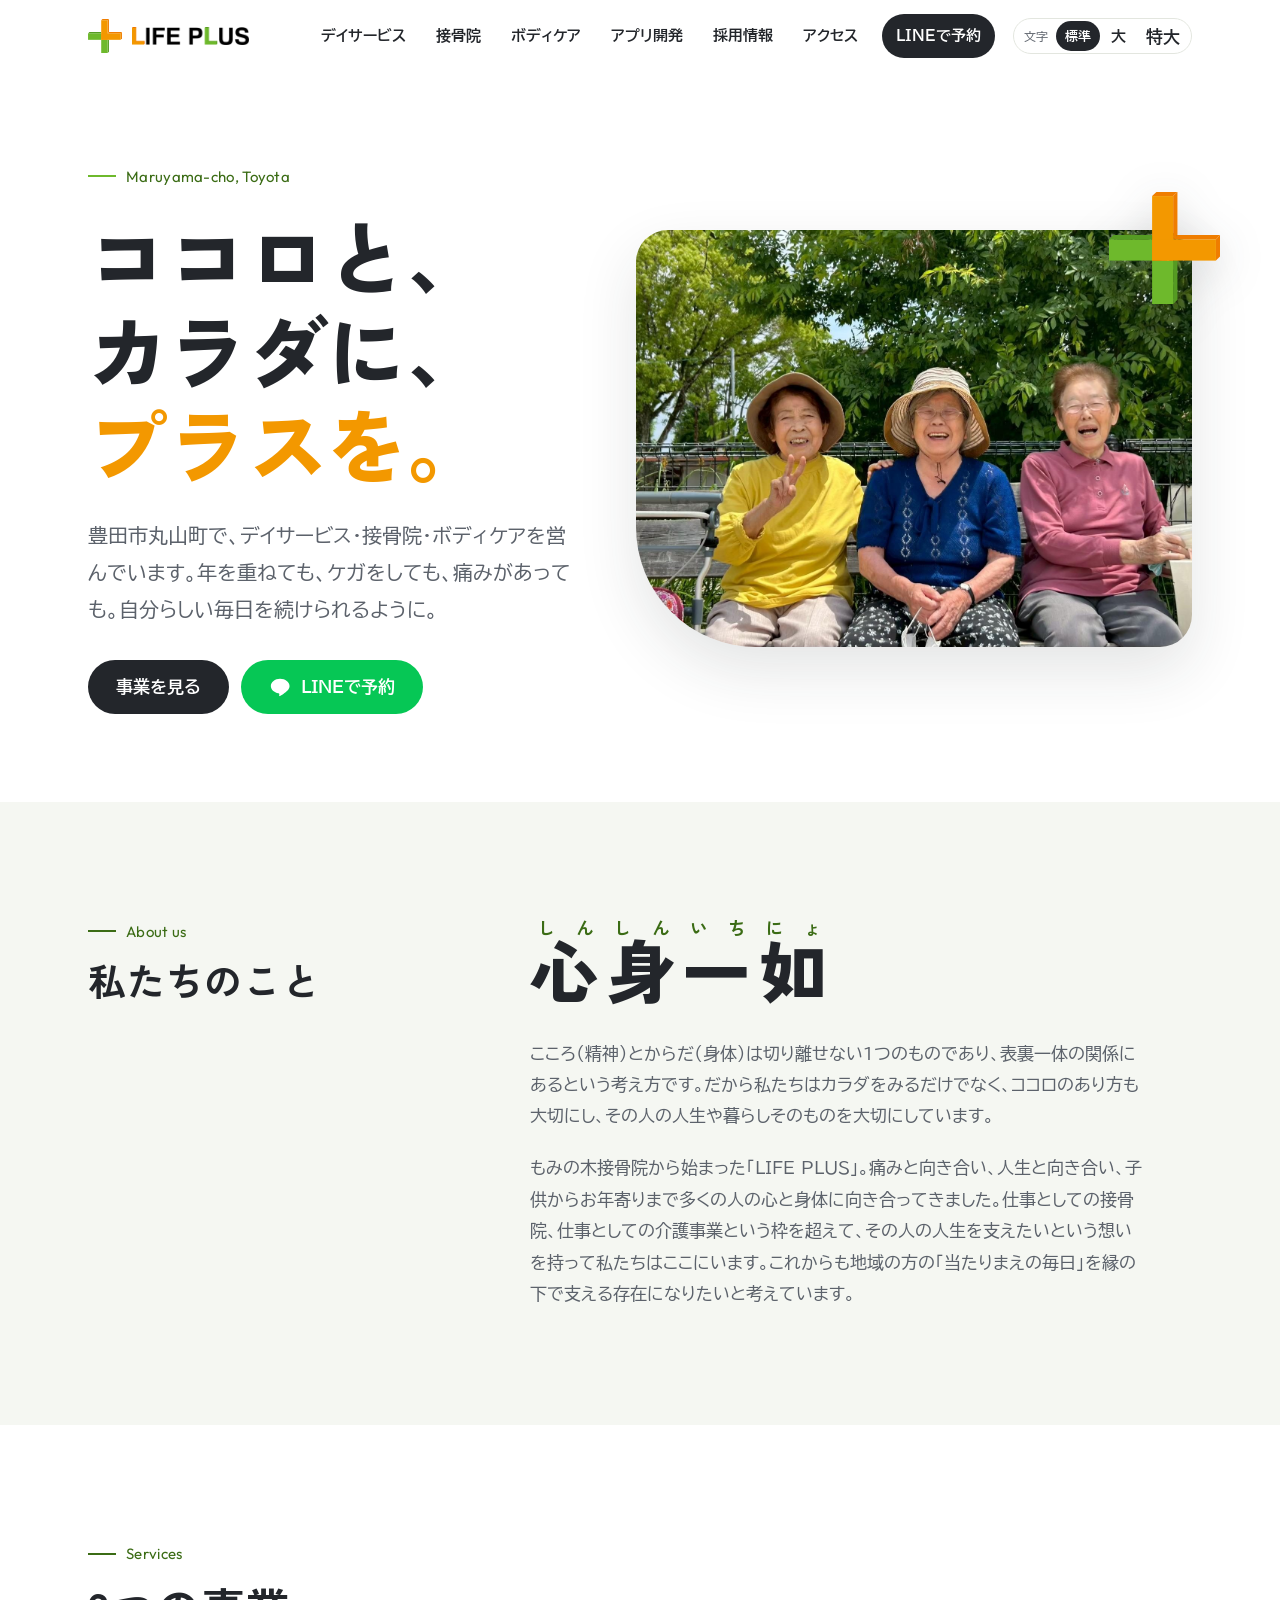
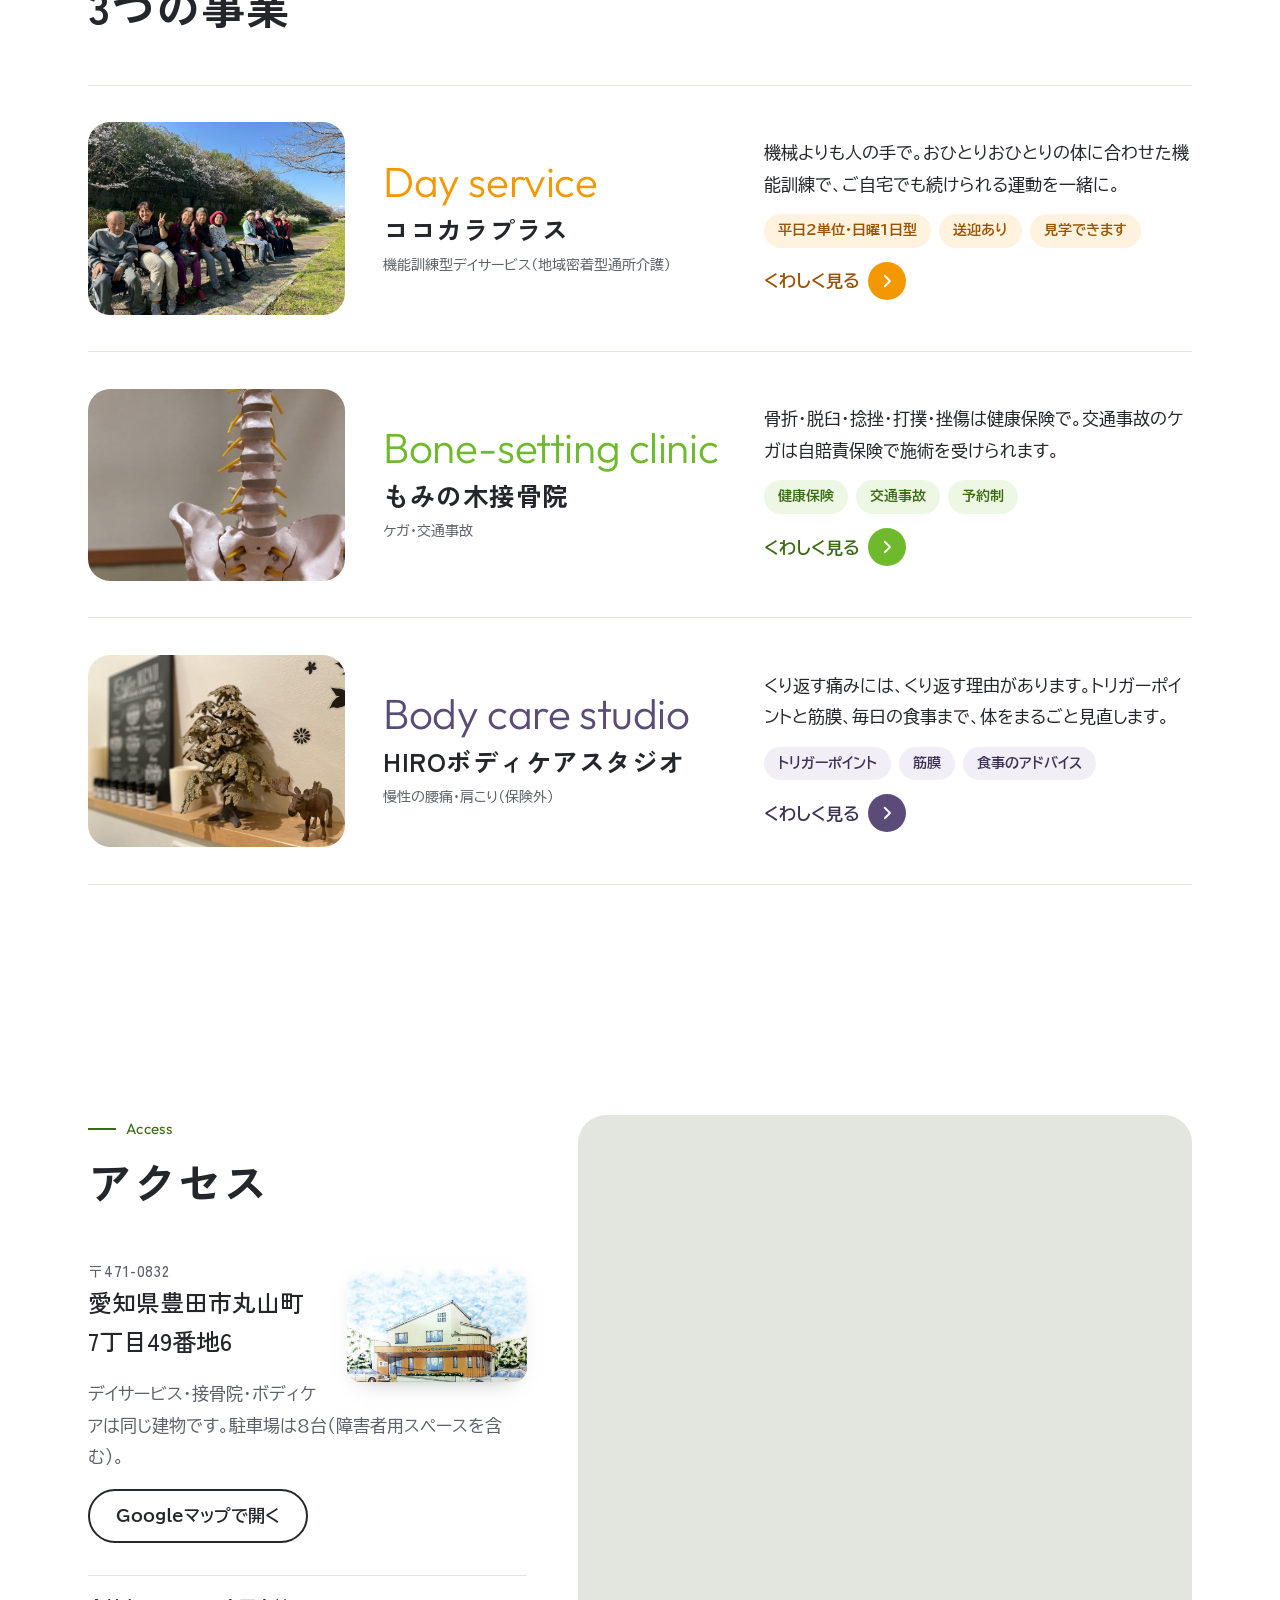
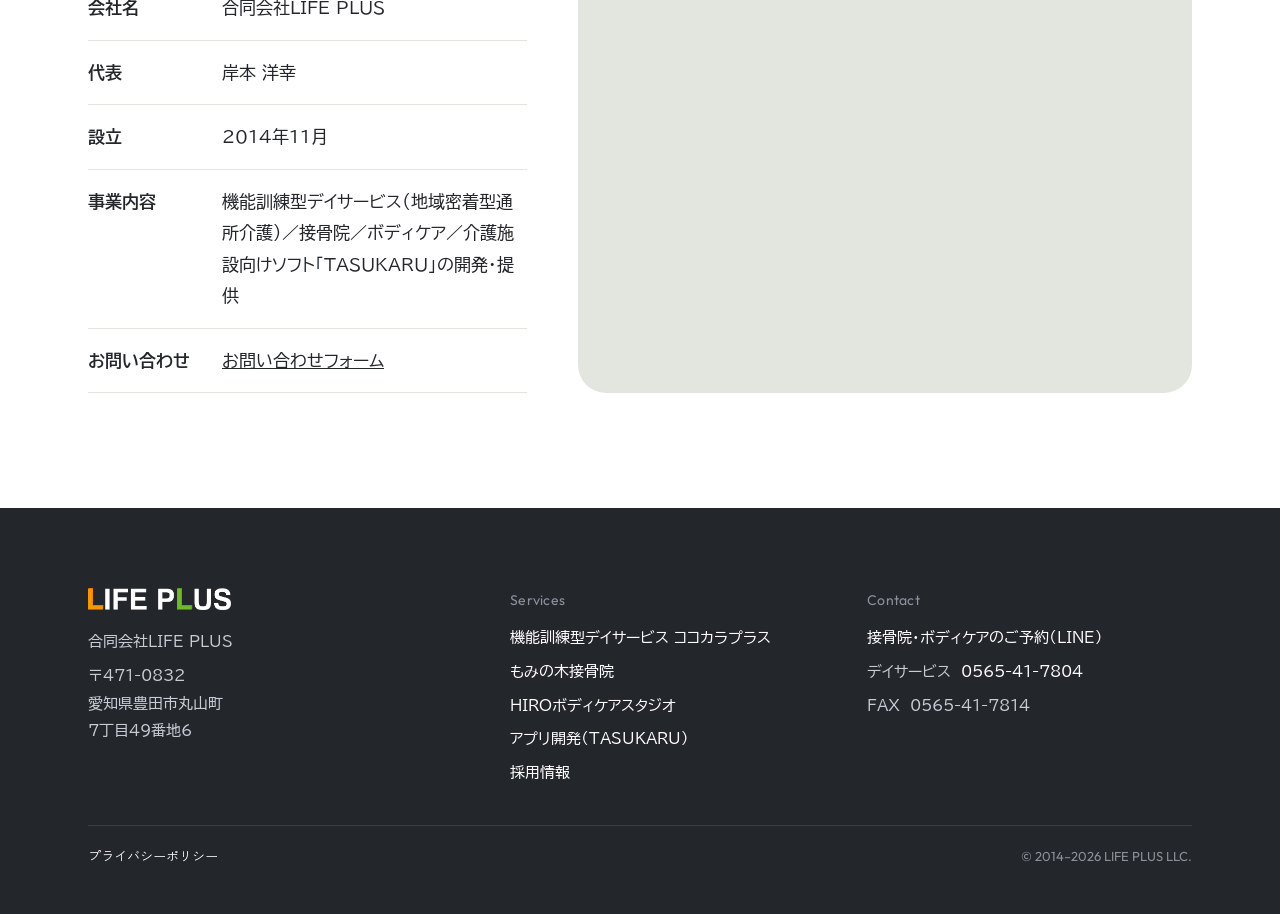
==== commit 0c52fea9: "ポラロイドをどれでも動くように・郵便番号を住所の上に・代表の肩書きを外す" ====
--- a/docs/index.html
+++ b/docs/index.html
@@ -22,7 +22,7 @@
   <link rel="preconnect" href="https://fonts.googleapis.com">
   <link rel="preconnect" href="https://fonts.gstatic.com" crossorigin>
   <link rel="stylesheet" href="https://fonts.googleapis.com/css2?family=BIZ+UDPGothic:wght@400;700&family=Outfit:wght@300;400;500&family=Zen+Kaku+Gothic+New:wght@500;700;900&display=swap">
-  <link rel="stylesheet" href="site.css?v=20261028sa">
+  <link rel="stylesheet" href="site.css?v=20261028zp">
 </head>
 <body>
 <header class="site-top">
@@ -98,8 +98,8 @@
   <div class="wrap access">
     <div>
       <div class="sec-head"><span class="en">Access</span><h2>アクセス</h2></div>
-      <img data-v="lifeplus-bldg-small-v1" class="bldg bldg-sm" src="img/ph/building.jpg" alt="建物の絵（ココカラプラス・もみの木接骨院）" width="640" height="417" loading="lazy"><p class="addr">愛知県豊田市丸山町<br>7丁目49番地6</p>
-      <p class="muted">〒471-0832。デイサービス・接骨院・ボディケアは同じ建物です。駐車場は8台（障害者用スペースを含む）。</p>
+      <img data-v="lifeplus-bldg-small-v1" class="bldg bldg-sm" src="img/ph/building.jpg" alt="建物の絵（ココカラプラス・もみの木接骨院）" width="640" height="417" loading="lazy"><p class="addr" data-v="lifeplus-zip-v1"><span class="zip">〒471-0832</span>愛知県豊田市丸山町<br>7丁目49番地6</p>
+      <p class="muted">デイサービス・接骨院・ボディケアは同じ建物です。駐車場は8台（障害者用スペースを含む）。</p>
       <p class="bldg-clear"><a class="btn outline" href="https://www.google.com/maps/search/?api=1&query=%E6%84%9B%E7%9F%A5%E7%9C%8C%E8%B1%8A%E7%94%B0%E5%B8%82%E4%B8%B8%E5%B1%B1%E7%94%BA7-49-6" target="_blank" rel="noopener">Googleマップで開く</a></p>
       <dl class="facts" id="company" style="margin-top:32px">
         <dt>会社名</dt><dd>合同会社LIFE PLUS</dd>
--- a/docs/site.css
+++ b/docs/site.css
@@ -1076,3 +1076,14 @@
 @media (max-width: 760px) {
   .site-foot::after { width: 340px; height: 340px; right: -120px; top: 50%; margin-top: -170px; opacity: .09; }
 }
+
+/* ---------- ポラロイドはどれを触っても動く（lifeplus-polaroid-hover-v1）---------- */
+.photos-band .photos.polaroid figure { cursor: pointer; -webkit-tap-highlight-color: transparent; }
+.photos-band .photos.polaroid figure:hover, .photos-band .photos.polaroid figure:active, .photos-band .photos.polaroid figure:focus-visible {
+  transform: rotate(0deg) translateY(-6px) scale(1.04); z-index: 9; }
+@media (prefers-reduced-motion: reduce) {
+  .photos-band .photos.polaroid figure:hover, .photos-band .photos.polaroid figure:active { transform: none; }
+}
+
+/* ---------- 郵便番号を住所の上に（lifeplus-zip-v1）---------- */
+.addr .zip { display: block; font-size: 15px; font-weight: 500; letter-spacing: .06em; color: var(--sub); line-height: 1.4; margin-bottom: 2px; }
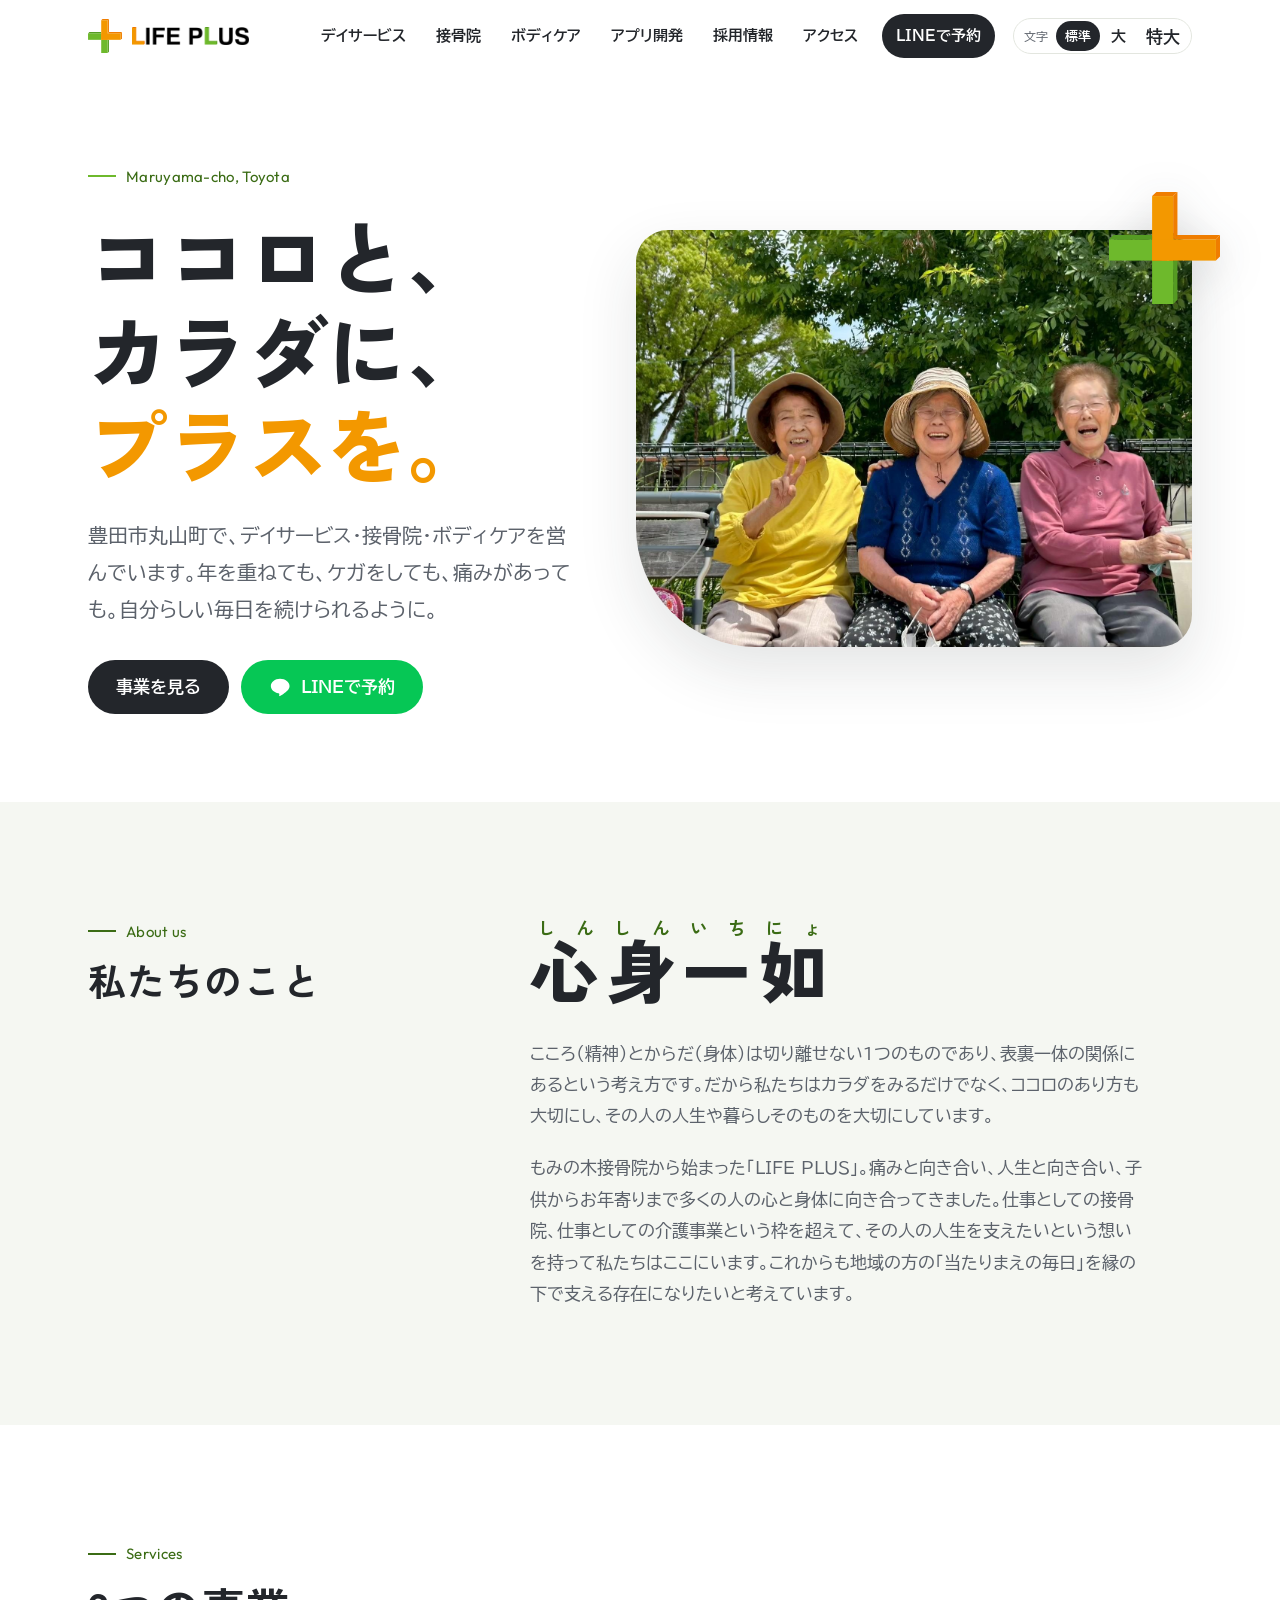
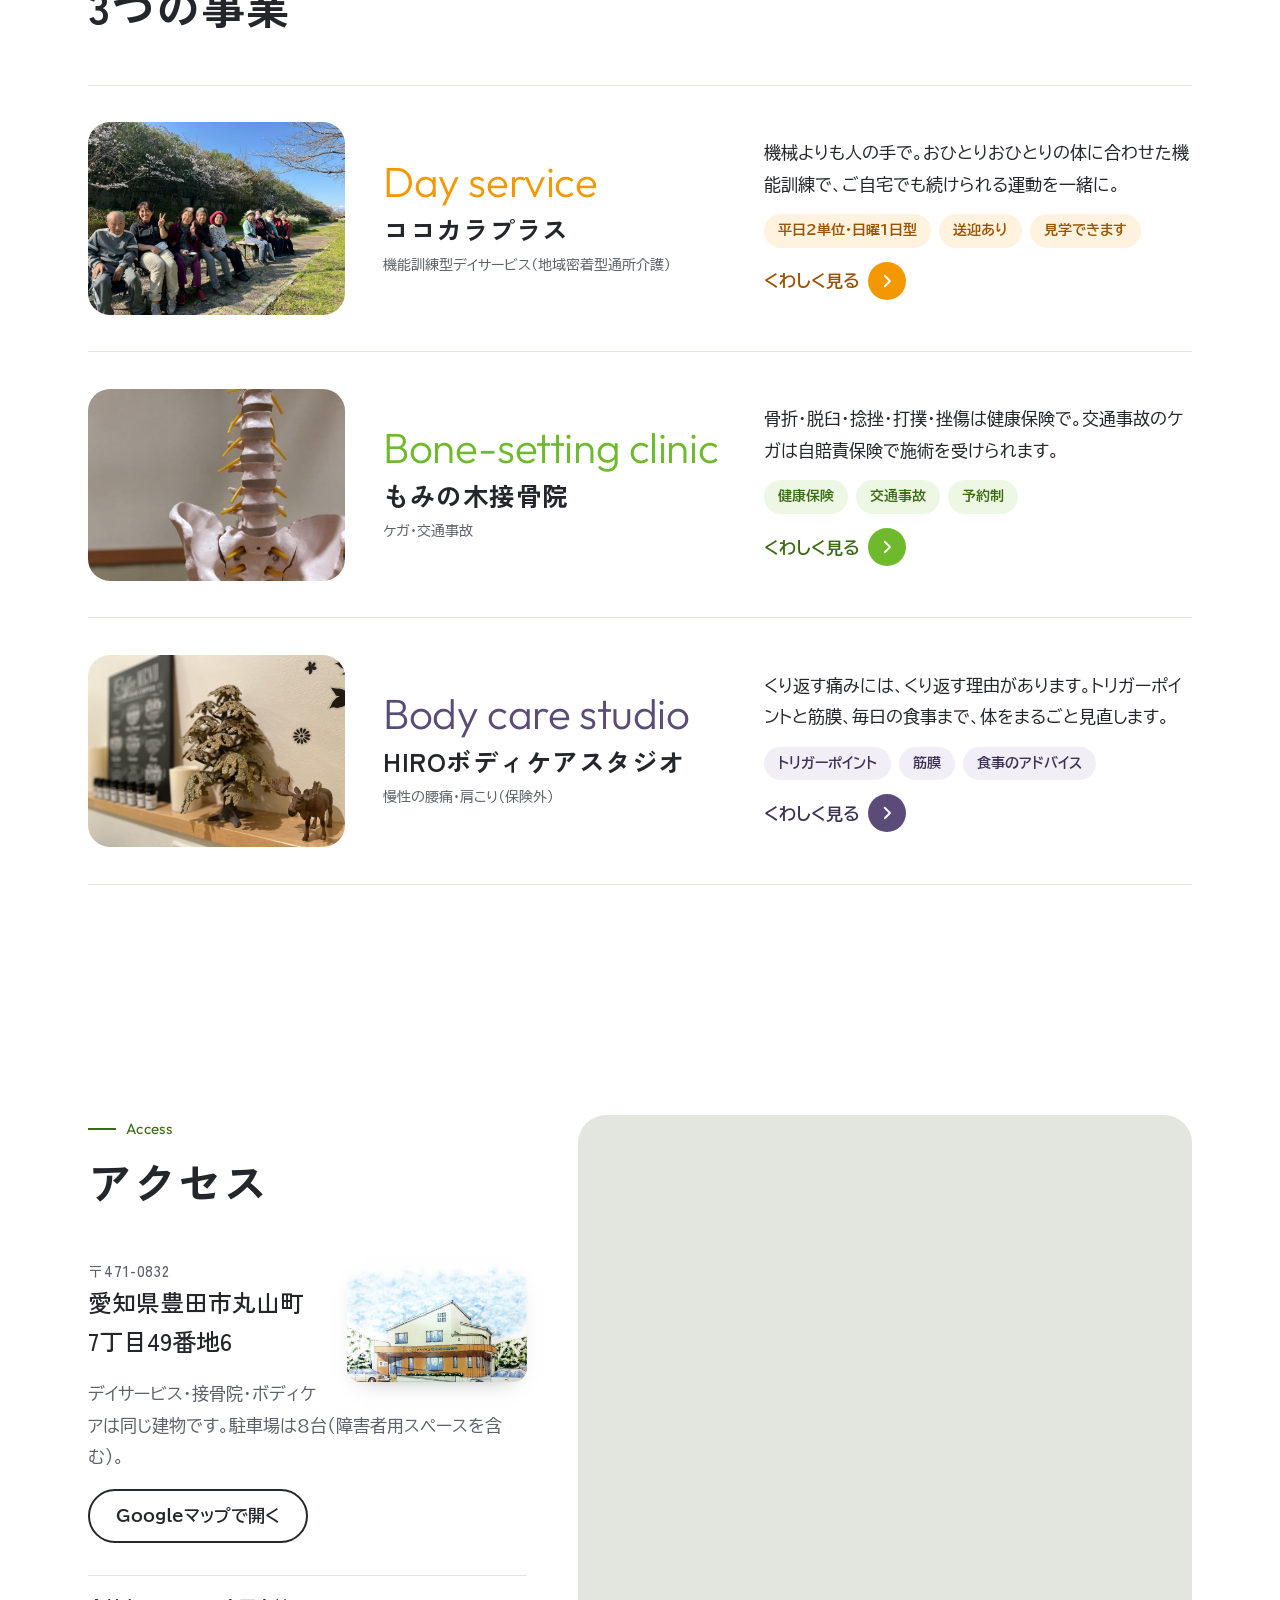
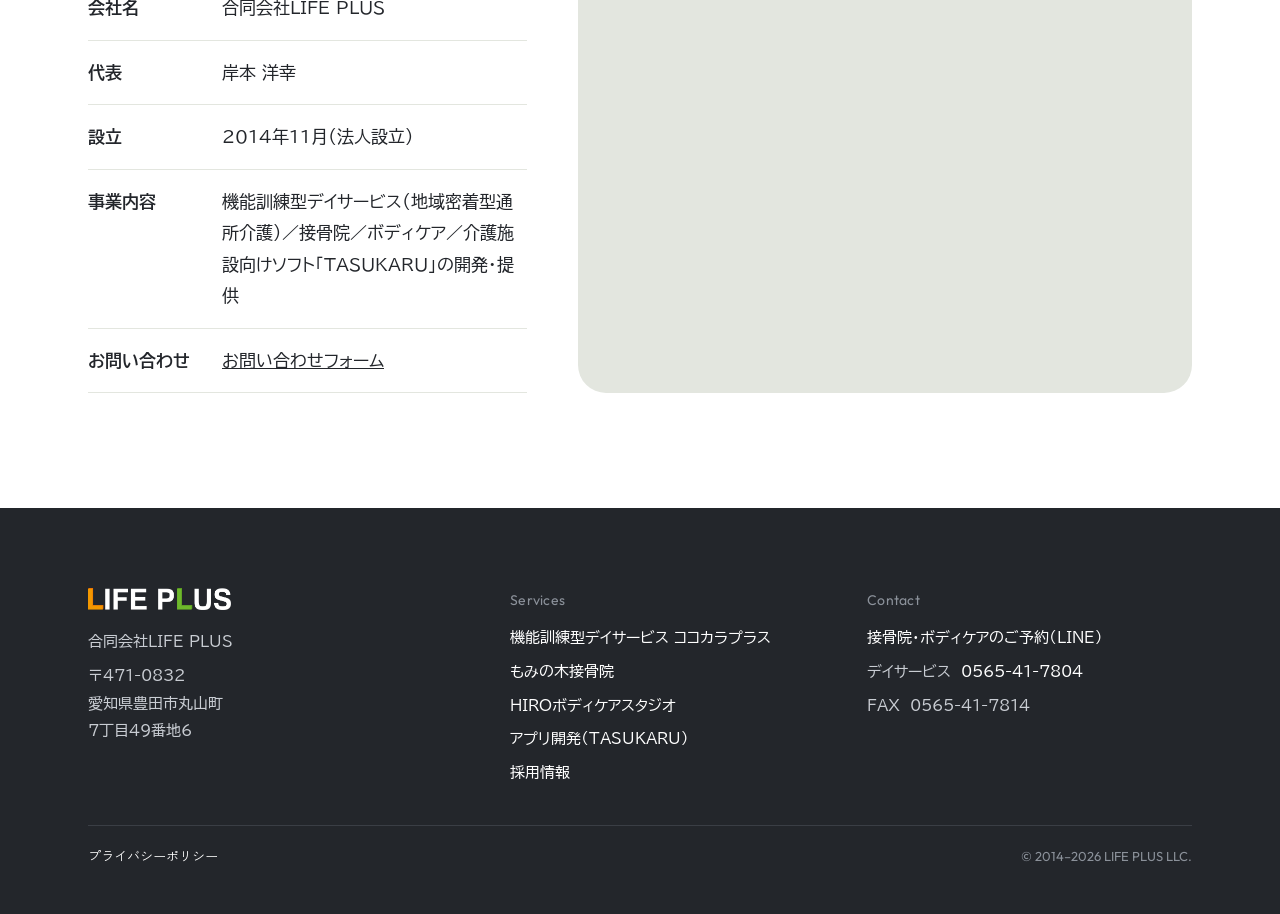
==== commit 3fd83bbf: "設立を2014年11月（法人設立）に" ====
--- a/docs/index.html
+++ b/docs/index.html
@@ -22,7 +22,7 @@
   <link rel="preconnect" href="https://fonts.googleapis.com">
   <link rel="preconnect" href="https://fonts.gstatic.com" crossorigin>
   <link rel="stylesheet" href="https://fonts.googleapis.com/css2?family=BIZ+UDPGothic:wght@400;700&family=Outfit:wght@300;400;500&family=Zen+Kaku+Gothic+New:wght@500;700;900&display=swap">
-  <link rel="stylesheet" href="site.css?v=20261028zp">
+  <link rel="stylesheet" href="site.css?v=20261028ph">
 </head>
 <body>
 <header class="site-top">
@@ -104,7 +104,7 @@
       <dl class="facts" id="company" style="margin-top:32px">
         <dt>会社名</dt><dd>合同会社LIFE PLUS</dd>
         <dt>代表</dt><dd>岸本 洋幸<!-- lifeplus-rep-v1 --></dd>
-        <dt>設立</dt><dd>2014年11月</dd>
+        <dt>設立</dt><dd>2014年11月（法人設立）</dd>
         <dt>事業内容</dt><dd>機能訓練型デイサービス（地域密着型通所介護）／接骨院／ボディケア／介護施設向けソフト「TASUKARU」の開発・提供</dd>
         <dt>お問い合わせ</dt><dd><a href="apps/#inquiry">お問い合わせフォーム</a><!-- lifeplus-nomail-v1 --></dd>
       </dl>
--- a/docs/site.css
+++ b/docs/site.css
@@ -1087,3 +1087,143 @@
 
 /* ---------- 郵便番号を住所の上に（lifeplus-zip-v1）---------- */
 .addr .zip { display: block; font-size: 15px; font-weight: 500; letter-spacing: .06em; color: var(--sub); line-height: 1.4; margin-bottom: 2px; }
+
+/* ---------- デイの1日の流れ（lifeplus-day-flow-v1）---------- */
+.flow { background: radial-gradient(80% 60% at 100% 0%, var(--green-soft) 0%, transparent 60%), radial-gradient(70% 50% at 0% 100%, var(--orange-soft) 0%, transparent 60%), #fff; }
+.flow-top { display: flex; flex-wrap: wrap; align-items: flex-end; justify-content: space-between; gap: 8px 32px; margin-bottom: clamp(20px, 3vw, 32px); }
+.flow-top .sec-head { margin-bottom: 0; }
+.flow-note { margin: 0; font-size: 15px; line-height: 1.8; }
+.flow-note a { color: var(--orange-ink); }
+.flow-box { max-width: 860px; }
+.flow-r { position: absolute; opacity: 0; pointer-events: none; }
+.flow-tabs { display: inline-flex; padding: 5px; gap: 4px; border-radius: 999px; background: #fff; border: 1px solid var(--line);
+  box-shadow: 0 10px 24px -18px rgba(35,38,43,.5); margin-bottom: 22px; }
+.flow-tabs label { cursor: pointer; display: flex; flex-direction: column; align-items: center; padding: 9px 26px 8px; border-radius: 999px;
+  line-height: 1.3; color: var(--sub); transition: background .25s, color .25s, box-shadow .25s; -webkit-tap-highlight-color: transparent; }
+.flow-tabs b { font-family: var(--head); font-size: 16px; }
+.flow-tabs span { font-size: 12px; letter-spacing: .04em; font-variant-numeric: tabular-nums; }
+#flow-am:checked ~ .flow-tabs label[for="flow-am"], #flow-pm:checked ~ .flow-tabs label[for="flow-pm"] {
+  color: #fff; background: linear-gradient(135deg, var(--orange), #f7b733 55%, #a7cf3c); box-shadow: 0 8px 18px -10px rgba(243,152,0,.8); }
+#flow-am:focus-visible ~ .flow-tabs label[for="flow-am"], #flow-pm:focus-visible ~ .flow-tabs label[for="flow-pm"] { outline: 3px solid var(--orange); outline-offset: 2px; }
+.flow .t-pm { display: none; }
+#flow-pm:checked ~ * .t-am { display: none; }
+#flow-pm:checked ~ * .t-pm { display: inline; }
+.flow-bar { margin: 0 0 clamp(26px, 4vw, 40px); }
+.fb-line { display: flex; gap: 3px; height: 34px; border-radius: 12px; overflow: hidden; }
+.fb-line > span { min-width: 8px; display: flex; align-items: center; justify-content: center; gap: 8px; color: #fff; font-size: 13px; white-space: nowrap; }
+.fb-line b { font-family: var(--head); font-weight: 700; } .fb-line i { font-style: normal; opacity: .85; font-variant-numeric: tabular-nums; }
+.fb-vital { background: #f7b733; } .fb-train { background: linear-gradient(90deg, var(--orange), #c9c636 60%, var(--green)); }
+.fb-tea { background: #8cc63f; } .fb-rec { background: #4fa24a; } .fb-home { background: var(--green-ink); }
+.fb-ends { display: flex; justify-content: space-between; margin-top: 6px; font-size: 13px; color: var(--sub); font-variant-numeric: tabular-nums; }
+.flow-list { list-style: none; margin: 0; padding: 0; }
+.flow-step { display: grid; grid-template-columns: 76px 22px minmax(0, 1fr); column-gap: 14px; position: relative; padding-bottom: 18px; }
+.flow-step::before { content: ""; position: absolute; left: calc(76px + 14px + 10px); top: 14px; bottom: -14px; width: 2px;
+  background: linear-gradient(180deg, var(--orange), var(--green)); opacity: .35; }
+.flow-step:last-child::before { display: none; }
+.flow-t { font-family: var(--head); font-weight: 700; font-size: clamp(24px, 2.6vw, 30px); line-height: 1; text-align: right; padding-top: 12px;
+  color: var(--ink); font-variant-numeric: tabular-nums; letter-spacing: .01em; }
+.flow-dot { width: 22px; height: 22px; margin-top: 12px; border-radius: 50%; background: #fff; border: 2px solid var(--orange); position: relative; z-index: 1;
+  box-shadow: 0 0 0 5px #fff; }
+.flow-dot::after { content: ""; position: absolute; inset: 4px; border-radius: 50%; background: var(--orange); }
+.s-tea .flow-dot, .s-rec .flow-dot, .s-home .flow-dot { border-color: var(--green); }
+.s-tea .flow-dot::after, .s-rec .flow-dot::after, .s-home .flow-dot::after { background: var(--green); }
+.flow-card { background: #fff; border: 1px solid var(--line); border-radius: 20px; padding: 16px 20px 18px;
+  box-shadow: 0 14px 30px -26px rgba(35,38,43,.55); transition: transform .25s ease, box-shadow .25s ease; }
+.flow-card:hover { transform: translateY(-2px); box-shadow: 0 18px 34px -24px rgba(35,38,43,.55); }
+.flow-hd { display: flex; align-items: center; gap: 12px; }
+.flow-ic { flex: none; width: 40px; height: 40px; border-radius: 12px; display: grid; place-items: center; background: var(--orange-soft); color: var(--orange-ink); }
+.s-tea .flow-ic, .s-rec .flow-ic, .s-home .flow-ic { background: var(--green-soft); color: var(--green-ink); }
+.flow-ic svg { width: 22px; height: 22px; fill: none; stroke: currentColor; stroke-width: 1.8; stroke-linecap: round; stroke-linejoin: round; }
+.flow-hd h3 { font-size: 19px; margin: 0; }
+.flow-min { margin-left: auto; font-size: 13px; color: var(--sub); border: 1px solid var(--line); border-radius: 999px; padding: 2px 10px; font-variant-numeric: tabular-nums; white-space: nowrap; }
+.flow-card > p { margin: 8px 0 0; font-size: 15px; line-height: 1.8; color: var(--sub); }
+.s-train .flow-card { border: 0; color: #fff; padding: 22px 24px 24px; position: relative; overflow: hidden;
+  background: linear-gradient(140deg, #e88a00 0%, #f0a51c 30%, #8dbd33 75%, #4f9a2a 100%); box-shadow: 0 24px 40px -26px rgba(110,140,30,.8); }
+.s-train .flow-card::after { content: ""; position: absolute; right: -40px; top: -40px; width: 180px; height: 180px; border-radius: 50%;
+  background: radial-gradient(circle, rgba(255,255,255,.28), transparent 70%); pointer-events: none; }
+.s-train .flow-ic { background: rgba(255,255,255,.22); color: #fff; }
+.s-train .flow-hd h3 { font-size: 22px; }
+.s-train .flow-min { color: #fff; border-color: rgba(255,255,255,.55); }
+.s-train .flow-card > p { color: rgba(255,255,255,.95); }
+.flow-ex { list-style: none; margin: 16px 0 0; padding: 0; display: grid; grid-template-columns: repeat(3, minmax(0, 1fr)); gap: 8px; position: relative; z-index: 1; }
+.flow-ex li { background: rgba(255,255,255,.94); color: var(--ink); border-radius: 14px; padding: 10px 12px 11px; display: flex; flex-direction: column; gap: 2px; }
+.flow-ex b { font-family: var(--head); font-size: 15px; display: block; line-height: 1.45; }
+.flow-ex b::before { content: ""; display: inline-block; vertical-align: .2em; width: 7px; height: 7px; margin-right: 6px; border-radius: 50%; background: var(--orange); }
+.flow-ex li:nth-child(even) b::before { background: var(--green); }
+.flow-ex span { font-size: 12.5px; color: var(--sub); line-height: 1.5; }
+@media (max-width: 760px) {
+  .flow-tabs { display: flex; width: 100%; }
+  .flow-tabs label { flex: 1; padding: 9px 8px 8px; }
+  .flow-step { grid-template-columns: 54px 18px minmax(0, 1fr); column-gap: 10px; padding-bottom: 14px; }
+  .flow-step::before { left: calc(54px + 10px + 8px); }
+  .flow-t { font-size: 19px; padding-top: 13px; }
+  .flow-dot { width: 18px; height: 18px; margin-top: 12px; } .flow-dot::after { inset: 3px; }
+  .flow-card { padding: 13px 14px 14px; border-radius: 16px; }
+  .flow-ic { width: 34px; height: 34px; border-radius: 10px; } .flow-ic svg { width: 19px; height: 19px; }
+  .flow-hd { gap: 10px; } .flow-hd h3 { font-size: 17px; }
+  .s-train .flow-card { padding: 16px 12px 14px; } .s-train .flow-hd h3 { font-size: 17px; }
+  .flow-card > p { font-size: 14px; line-height: 1.7; }
+  .flow-ex { grid-template-columns: minmax(0, 1fr); gap: 5px; margin-top: 12px; }
+  .flow-ex li { padding: 8px 12px 9px; border-radius: 11px; gap: 1px; }
+  .flow-ex span { padding-left: 11px; }
+  .s-train .flow-hd h3 { white-space: nowrap; }
+  .flow-ex b { font-size: 14px; } .flow-ex span { font-size: 12px; line-height: 1.45; }
+  .flow-ex b::before { width: 6px; height: 6px; margin-right: 5px; }
+  .fb-line { height: 28px; border-radius: 10px; } .fb-line > span { font-size: 12px; }
+}
+@media (prefers-reduced-motion: reduce) { .flow-card, .flow-tabs label { transition: none; } }
+
+/* ---------- 訓練の例を丸い札に（lifeplus-day-flow-ex-v1）---------- */
+.flow-ex.fx2 { display: flex; flex-wrap: wrap; gap: 8px; }
+.flow-ex.fx2 li { display: inline-flex; align-items: center; gap: 7px; flex-direction: row; padding: 8px 14px 8px 12px; border-radius: 999px;
+  font-family: var(--head); font-weight: 700; font-size: 15px; line-height: 1.3; white-space: nowrap; background: rgba(255,255,255,.94); color: var(--ink); }
+.flow-ex.fx2 li::before { content: ""; width: 7px; height: 7px; border-radius: 50%; background: var(--orange); flex: none; }
+.flow-ex.fx2 li:nth-child(even)::before { background: var(--green); }
+.flow-ex.fx2 li.etc { background: none; color: #fff; padding-left: 4px; font-weight: 500; }
+.flow-ex.fx2 li.etc::before { display: none; }
+@media (max-width: 760px) {
+  .flow-ex.fx2 { gap: 6px; }
+  .flow-ex.fx2 li { font-size: 13.5px; padding: 7px 11px 7px 10px; gap: 6px; }
+  .flow-ex.fx2 li::before { width: 6px; height: 6px; }
+  .flow-ex.fx2 li span { padding: 0; }
+}
+
+/* ---------- 訓練の例を白い札に縦に並べる（lifeplus-day-flow-ex-v2）---------- */
+.flow-ex.fx2 { display: grid; grid-template-columns: repeat(2, minmax(0, 1fr)); column-gap: 28px; row-gap: 0; gap: 0 28px;
+  background: #fff; border-radius: 18px; padding: 6px 20px 10px; box-shadow: 0 14px 28px -20px rgba(60,80,20,.6); }
+.flow-ex.fx2 li { display: flex; align-items: center; gap: 12px; padding: 13px 2px; border-radius: 0; background: none;
+  border-bottom: 1px dashed var(--line); font-size: 16px; font-weight: 700; color: var(--ink); white-space: normal; }
+.flow-ex.fx2 li::before { width: 8px; height: 8px; box-shadow: 0 0 0 4px var(--orange-soft); }
+.flow-ex.fx2 li:nth-child(4n+3)::before, .flow-ex.fx2 li:nth-child(4n+4)::before { background: var(--green); box-shadow: 0 0 0 4px var(--green-soft); }
+.flow-ex.fx2 li:nth-child(4n+1)::before, .flow-ex.fx2 li:nth-child(4n+2)::before { background: var(--orange); box-shadow: 0 0 0 4px var(--orange-soft); }
+.flow-ex.fx2 li:nth-last-child(2), .flow-ex.fx2 li:nth-last-child(3) { border-bottom: 0; }
+.flow-ex.fx2 li.etc { grid-column: 1 / -1; justify-content: flex-end; padding: 6px 2px 2px; border: 0; color: var(--sub); font-size: 13px; font-weight: 500; }
+@media (max-width: 760px) {
+  .flow-ex.fx2 { grid-template-columns: minmax(0, 1fr); padding: 4px 14px 8px; border-radius: 14px; }
+  .flow-ex.fx2 li { font-size: 15px; padding: 11px 2px; gap: 11px; }
+  .flow-ex.fx2 li::before { width: 7px; height: 7px; }
+  .flow-ex.fx2 li:nth-last-child(3) { border-bottom: 1px dashed var(--line); }
+  .flow-ex.fx2 li:nth-child(odd)::before { background: var(--orange); box-shadow: 0 0 0 4px var(--orange-soft); }
+  .flow-ex.fx2 li:nth-child(even)::before { background: var(--green); box-shadow: 0 0 0 4px var(--green-soft); }
+}
+
+/* ---------- 1日の流れに日曜の1日型を足す（lifeplus-day-flow-sun-v1）---------- */
+.flow .sun { display: none; }
+.flow-min, .fb-line i { display: none; }
+#flow-sun:checked ~ .wk { display: none; }
+#flow-sun:checked ~ .flow-bar.sun { display: block; }
+#flow-sun:checked ~ .flow-list.sun { display: block; }
+#flow-sun:checked ~ .flow-tabs label[for="flow-sun"] {
+  color: #fff; background: linear-gradient(135deg, #f7b733, #a7cf3c 55%, var(--green)); box-shadow: 0 8px 18px -10px rgba(110,185,44,.8); }
+#flow-sun:focus-visible ~ .flow-tabs label[for="flow-sun"] { outline: 3px solid var(--orange); outline-offset: 2px; }
+.flow-step.sg .flow-dot { border-color: var(--green); }
+.flow-step.sg .flow-dot::after { background: var(--green); }
+.flow-step.sg .flow-ic { background: var(--green-soft); color: var(--green-ink); }
+@media (max-width: 760px) {
+  .flow-tabs label { padding: 9px 4px 8px; }
+  .flow-tabs b { font-size: 14.5px; white-space: nowrap; }
+  .flow-tabs span { font-size: 11px; white-space: nowrap; }
+  .flow-bar.sun .fb-line i { display: none; }
+  .flow-bar.sun .fb-line > span { font-size: 11px; }
+}
+@media (max-width: 380px) { .flow-tabs b { font-size: 13.5px; } .flow-tabs span { font-size: 10.5px; letter-spacing: 0; } }
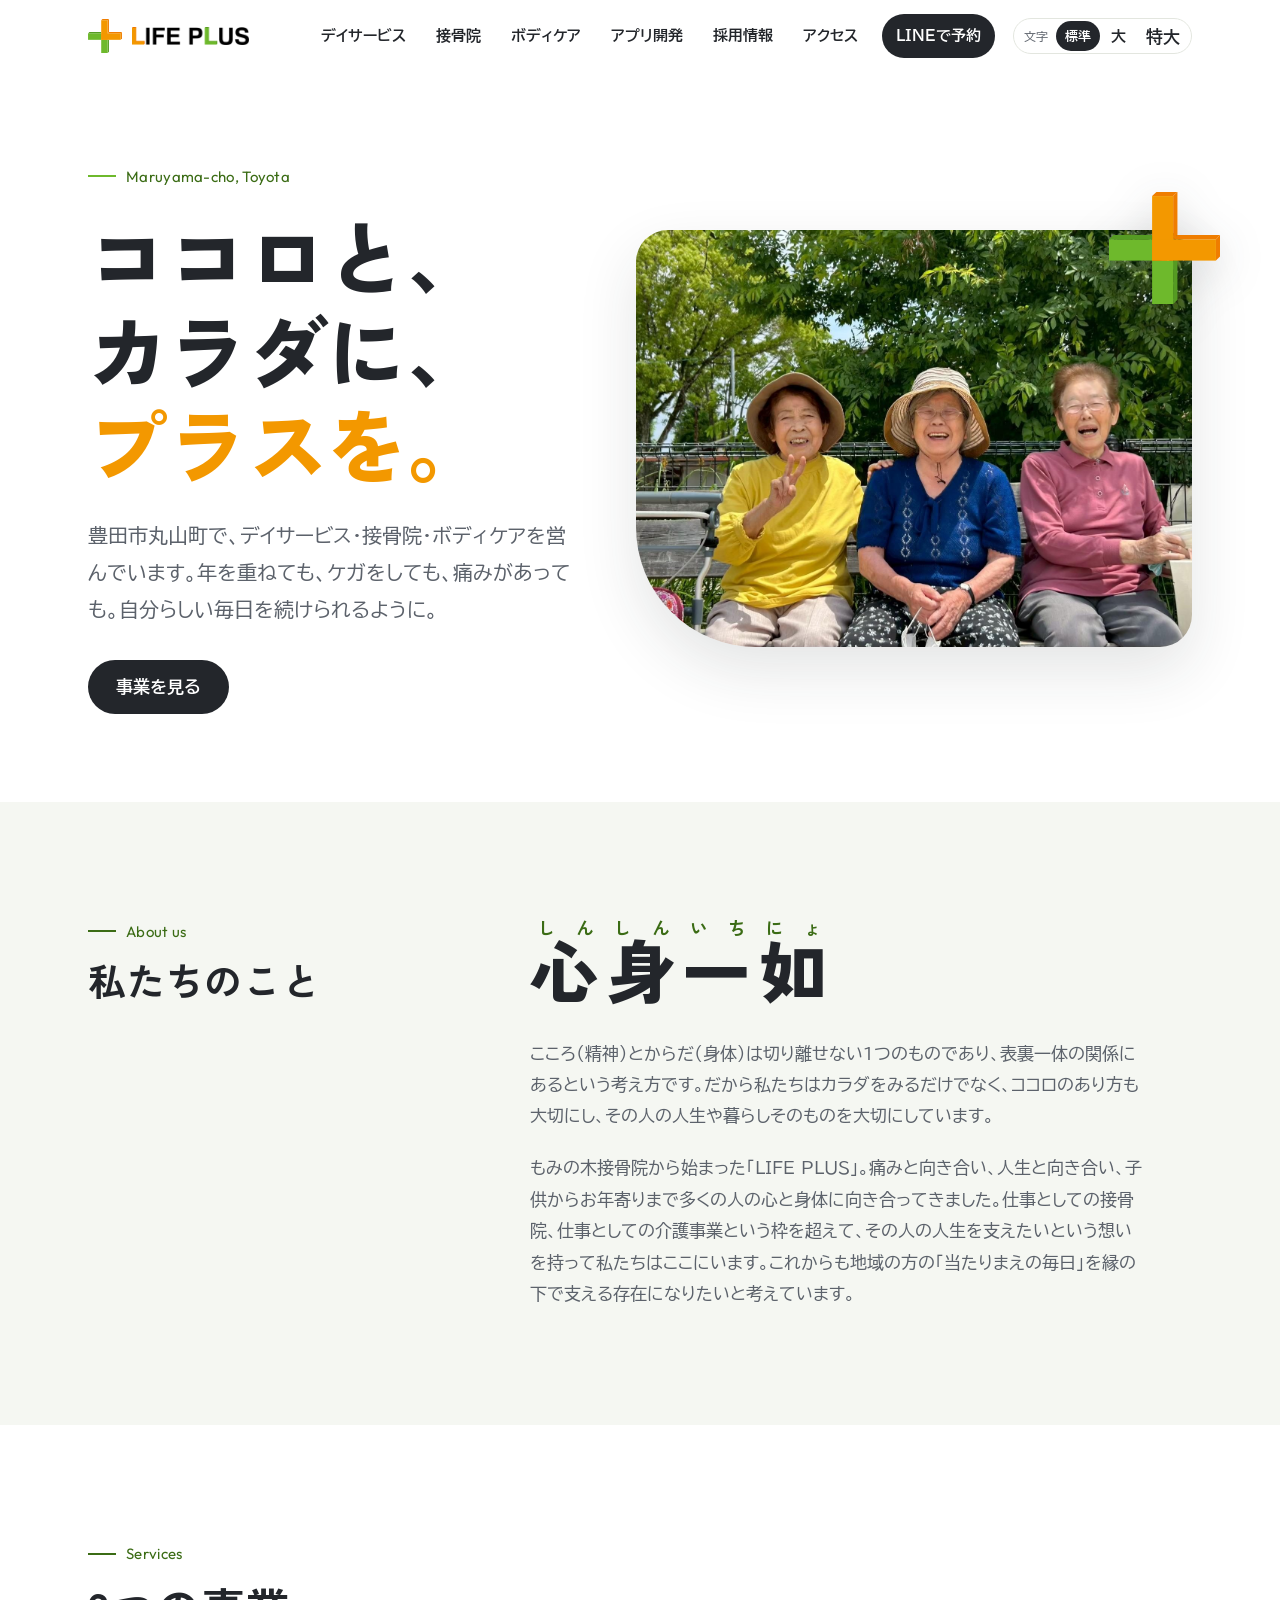
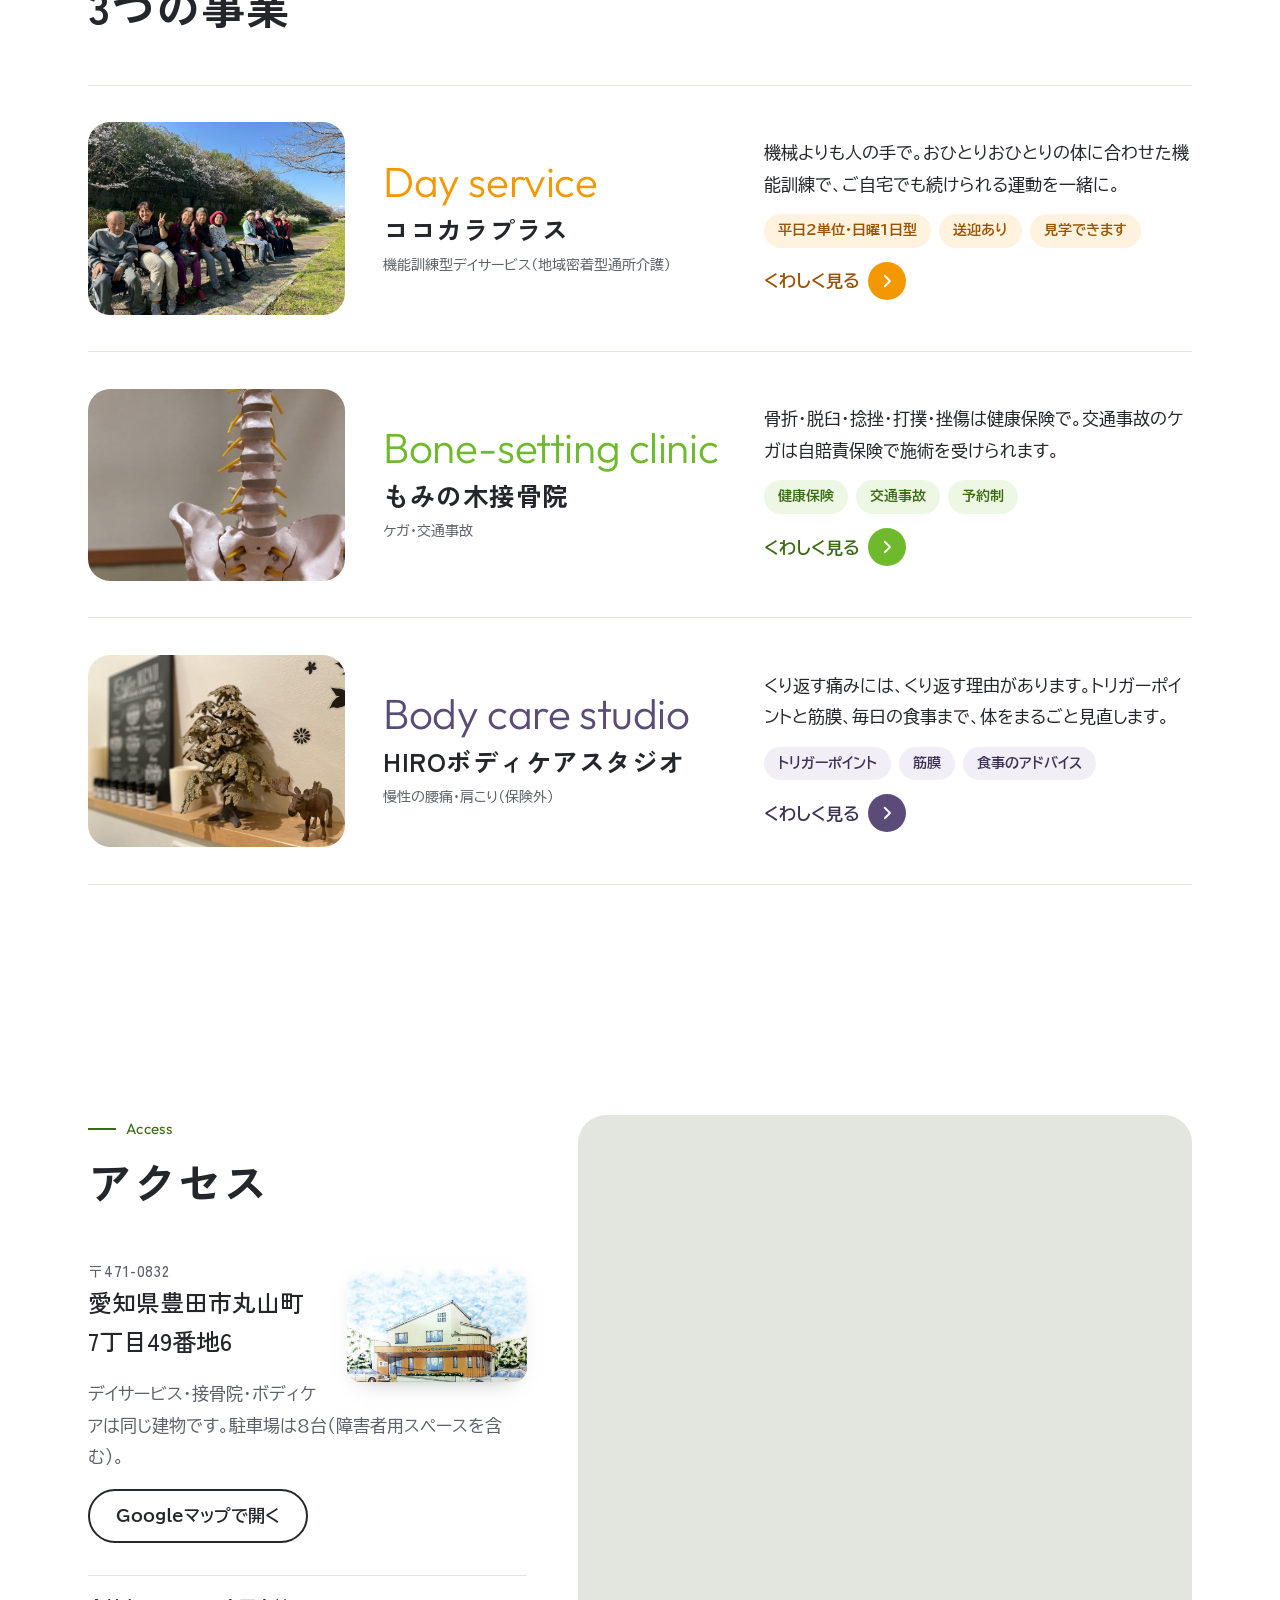
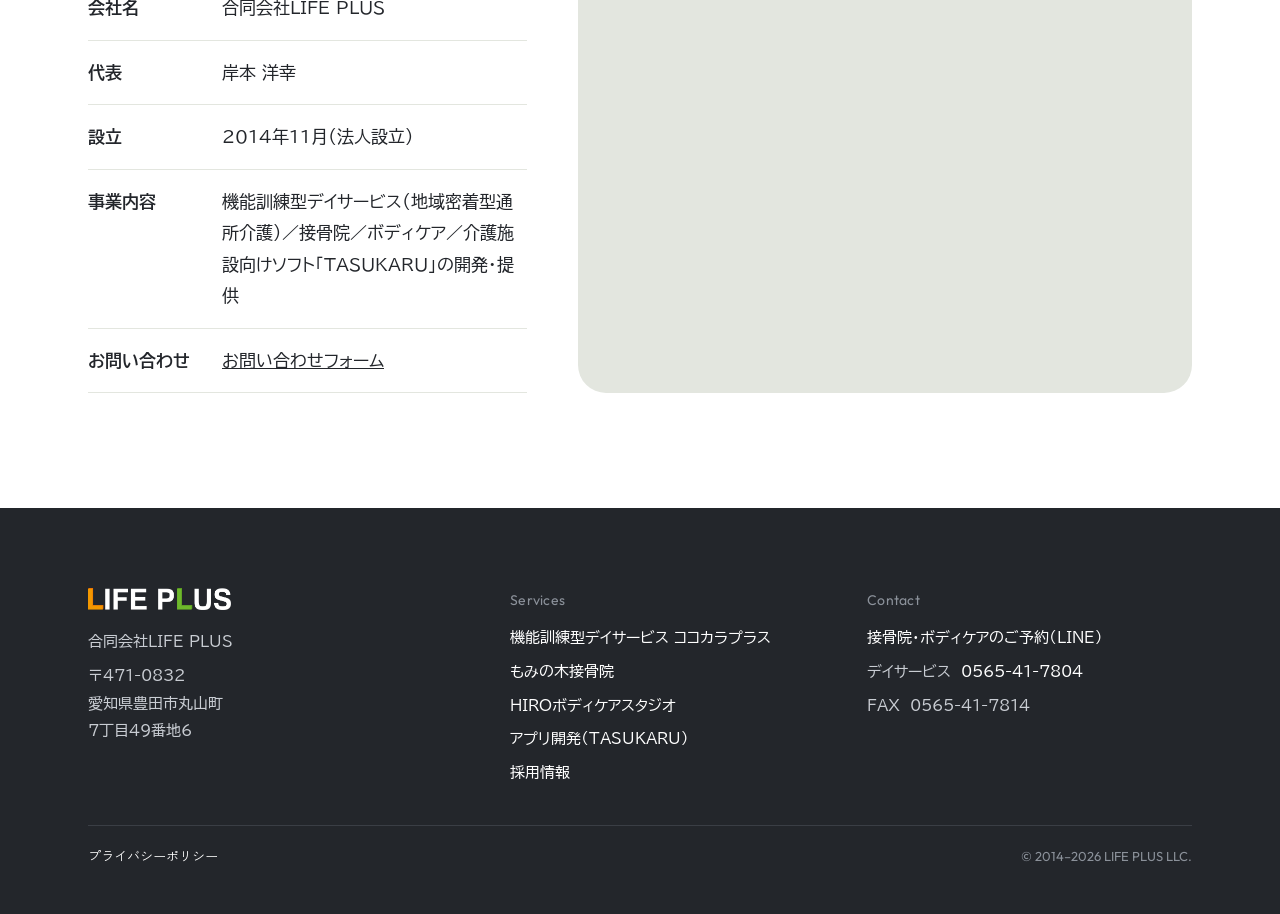
==== commit d2f05d99: "個別機能訓練の説明を差し替え・トップの上の予約ボタンを外す" ====
--- a/docs/index.html
+++ b/docs/index.html
@@ -45,7 +45,7 @@
       <p class="place en">Maruyama-cho, Toyota</p>
       <h1><!-- lifeplus-catch-v1 --><span>ココロと、</span><span>カラダに、</span><span>プラスを。</span></h1>
       <p class="lead">豊田市丸山町で、デイサービス・接骨院・ボディケアを営んでいます。年を重ねても、ケガをしても、痛みがあっても。自分らしい毎日を続けられるように。</p>
-      <div class="btn-row"><a class="btn dark" href="#services">事業を見る</a><a class="btn line" href="https://liff.line.me/2012042545-nlHLpIre/yoyaku/"><svg viewBox="0 0 24 24" aria-hidden="true"><path fill="currentColor" d="M12 3C6.5 3 2 6.6 2 11c0 3.9 3.5 7.2 8.3 7.9.3.1.8.2.9.5.1.3.1.7 0 1l-.1.9c0 .3-.2 1 .9.6 1.1-.5 6-3.5 8.2-6 1.5-1.6 2.2-3.3 2.2-5C22.4 6.6 17.9 3 12 3z"/></svg>LINEで予約</a></div>
+      <div class="btn-row" data-v="lifeplus-flow-text-v1"><a class="btn dark" href="#services">事業を見る</a></div>
     </div>
     <figure class="hero-photo wide"><!-- lifeplus-site-photos-v1 -->
       <!-- lifeplus-hero-v2 --><img data-photo="top_hero" src="img/ph/day-bench.jpg" alt="デイサービスのみなさんが、緑の木の下のベンチで笑っている様子" data-v="lifeplus-top-hero-v3" width="1477" height="1108" fetchpriority="high">
